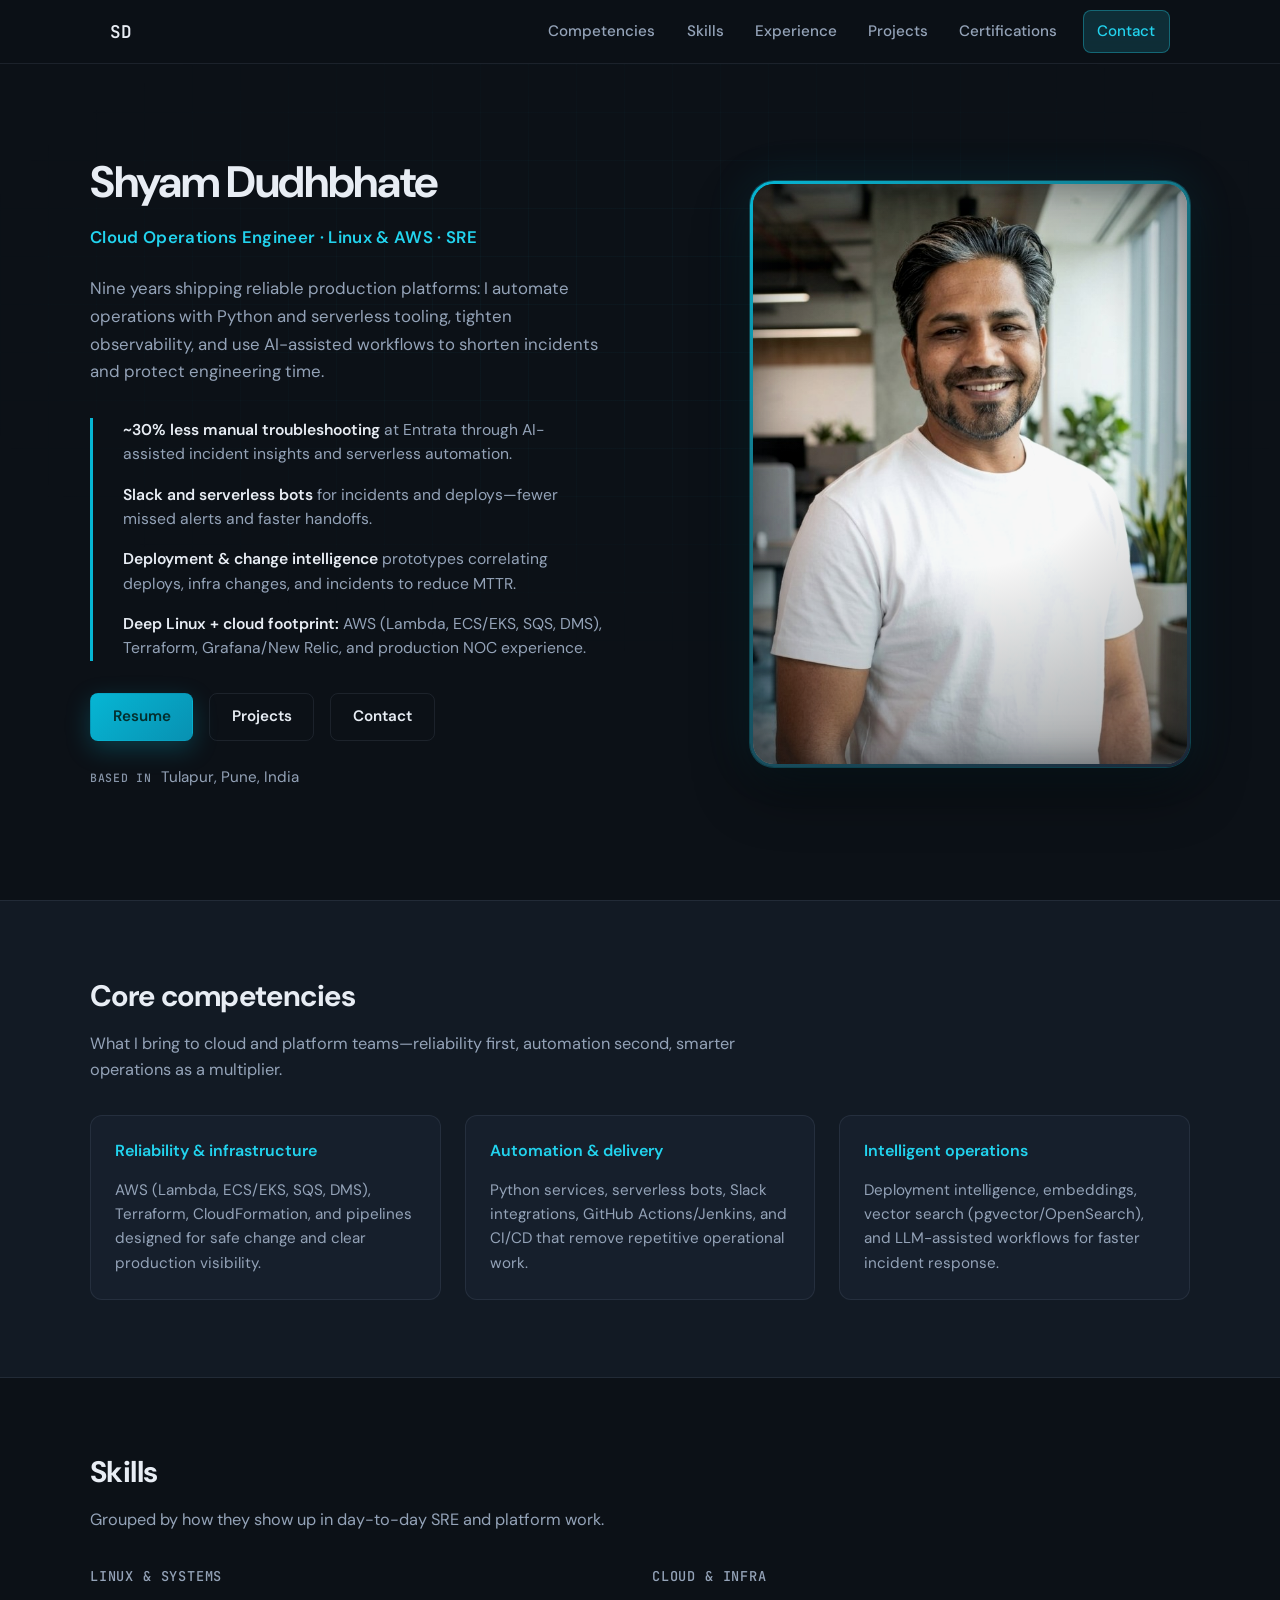
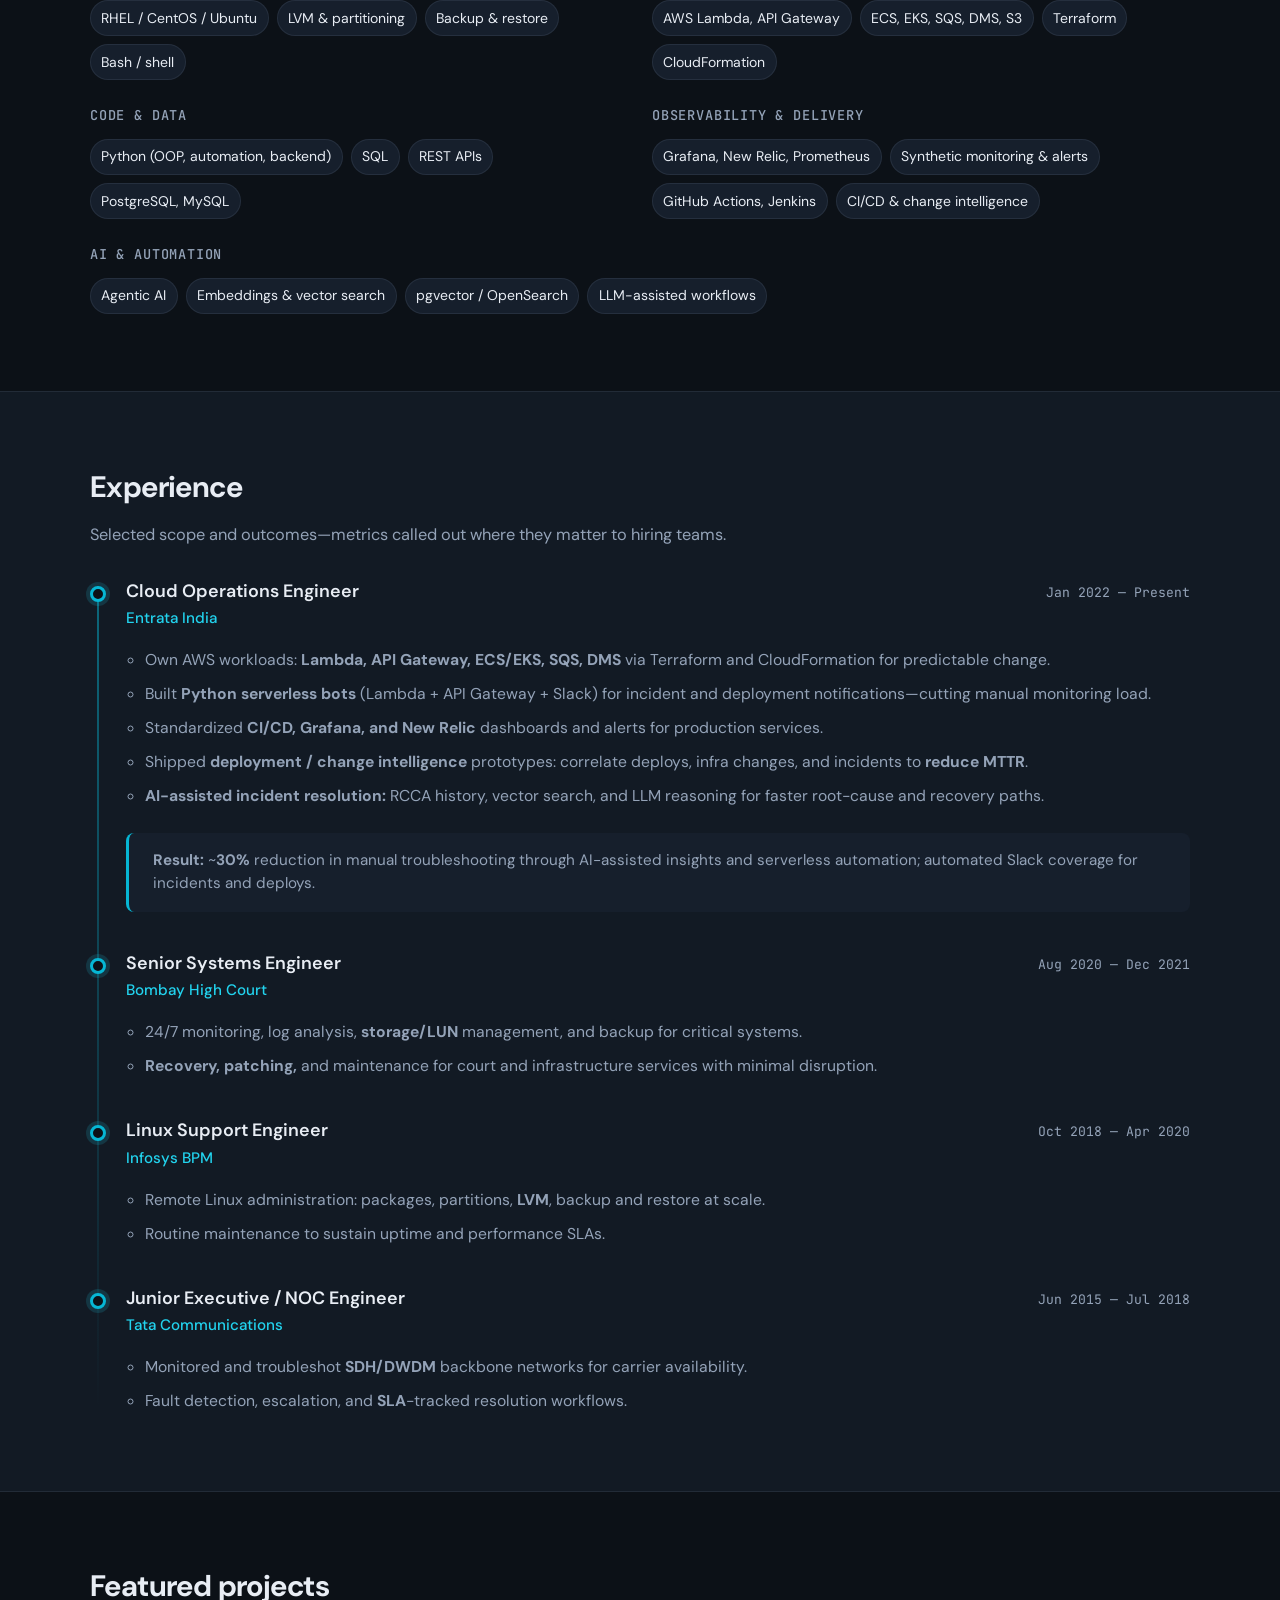
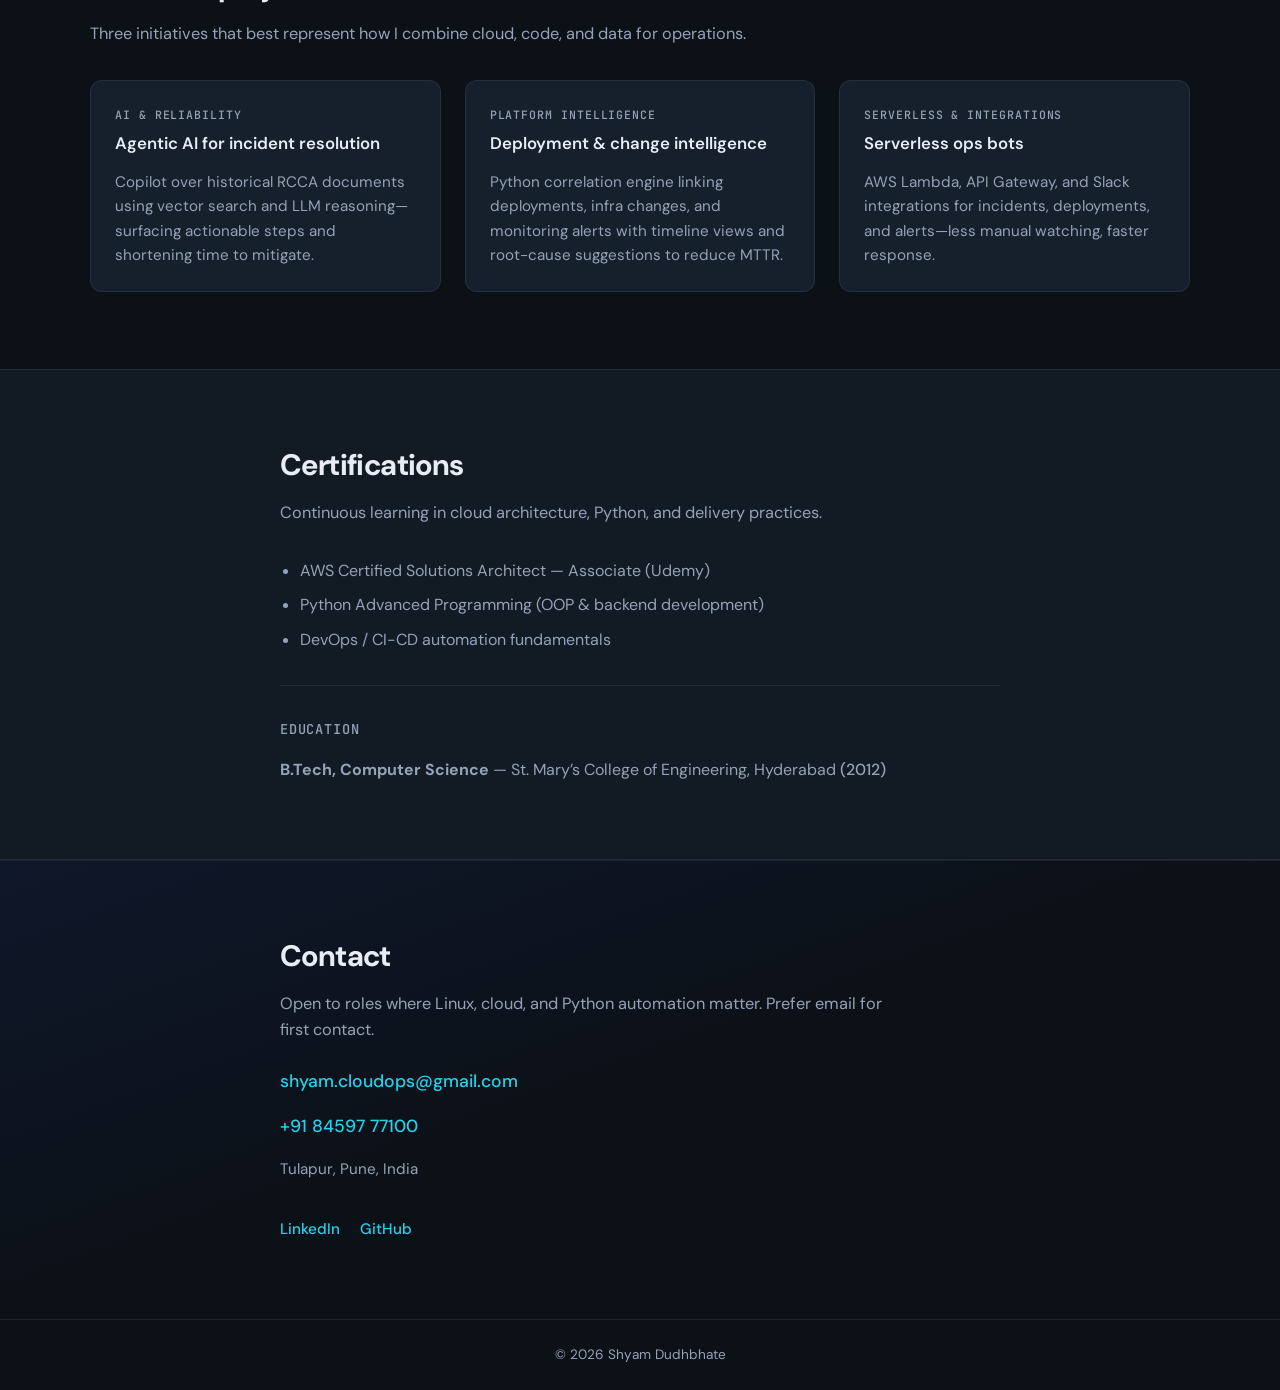
==== index.html @ 295af079 "Initial commit: personal portfolio site Made-with: Cursor" ====
<!DOCTYPE html>
<html lang="en">
  <head>
    <meta charset="UTF-8" />
    <meta name="viewport" content="width=device-width, initial-scale=1.0" />
    <meta
      name="description"
      content="Shyam Dudhbhate — Cloud Operations & Linux Engineer. AWS, Python automation, SRE, and AI-assisted incident resolution."
    />
    <title>Shyam Dudhbhate — Cloud Operations &amp; SRE</title>
    <link rel="preconnect" href="https://fonts.googleapis.com" />
    <link rel="preconnect" href="https://fonts.gstatic.com" crossorigin />
    <link
      href="https://fonts.googleapis.com/css2?family=DM+Sans:ital,opsz,wght@0,9..40,400;0,9..40,500;0,9..40,600;0,9..40,700;1,9..40,400&family=JetBrains+Mono:wght@400;500&display=swap"
      rel="stylesheet"
    />
    <link rel="stylesheet" href="css/styles.css" />
  </head>
  <body>
    <a class="skip-link" href="#main">Skip to content</a>
    <header class="site-header">
      <nav class="nav" aria-label="Primary">
        <a class="nav__brand" href="#hero">SD</a>
        <button
          class="nav__toggle"
          type="button"
          aria-expanded="false"
          aria-controls="nav-menu"
          aria-label="Open menu"
        >
          <span class="nav__toggle-bar"></span>
          <span class="nav__toggle-bar"></span>
        </button>
        <ul id="nav-menu" class="nav__links">
          <li><a href="#competencies">Competencies</a></li>
          <li><a href="#skills">Skills</a></li>
          <li><a href="#experience">Experience</a></li>
          <li><a href="#projects">Projects</a></li>
          <li><a href="#certifications">Certifications</a></li>
          <li><a href="#contact" class="nav__cta">Contact</a></li>
        </ul>
      </nav>
    </header>

    <main id="main">
      <section id="hero" class="hero" aria-labelledby="hero-heading">
        <div class="hero__grid" aria-hidden="true"></div>
        <div class="hero__inner">
          <div class="hero__layout">
            <div class="hero__content">
              <h1 id="hero-heading" class="hero__title">Shyam Dudhbhate</h1>
              <p class="hero__role">Cloud Operations Engineer · Linux &amp; AWS · SRE</p>
              <p class="hero__impact">
                Nine years shipping reliable production platforms: I automate operations with Python and
                serverless tooling, tighten observability, and use AI-assisted workflows to shorten
                incidents and protect engineering time.
              </p>

              <h2 class="visually-hidden">Key achievements</h2>
              <ul class="hero__achievements">
                <li>
                  <strong>~30% less manual troubleshooting</strong> at Entrata through AI-assisted
                  incident insights and serverless automation.
                </li>
                <li>
                  <strong>Slack and serverless bots</strong> for incidents and deploys—fewer missed
                  alerts and faster handoffs.
                </li>
                <li>
                  <strong>Deployment &amp; change intelligence</strong> prototypes correlating deploys,
                  infra changes, and incidents to reduce MTTR.
                </li>
                <li>
                  <strong>Deep Linux + cloud footprint:</strong> AWS (Lambda, ECS/EKS, SQS, DMS),
                  Terraform, Grafana/New Relic, and production NOC experience.
                </li>
              </ul>

              <div class="hero__actions" role="group" aria-label="Primary actions">
                <a class="btn btn--primary" href="resume.pdf" download>Resume</a>
                <a class="btn btn--ghost" href="#projects">Projects</a>
                <a class="btn btn--ghost" href="#contact">Contact</a>
              </div>

              <p class="hero__location">
                <span class="hero__location-label">Based in</span> Tulapur, Pune, India
              </p>
            </div>

            <figure class="hero__figure" aria-label="Portrait">
              <div class="hero__portrait">
                <div class="hero__portrait-inner">
                  <img
                    class="hero__photo"
                    src="images/profile.png"
                    width="440"
                    height="587"
                    alt="Shyam Dudhbhate, Cloud Operations engineer"
                    decoding="async"
                  />
                </div>
              </div>
            </figure>
          </div>
        </div>
      </section>

      <section id="competencies" class="section section--alt" aria-labelledby="competencies-heading">
        <div class="container">
          <header class="section__header">
            <h2 id="competencies-heading" class="section__title">Core competencies</h2>
            <p class="section__lede">
              What I bring to cloud and platform teams—reliability first, automation second, smarter
              operations as a multiplier.
            </p>
          </header>
          <div class="competencies">
            <article class="competency-card">
              <h3 class="competency-card__title">Reliability &amp; infrastructure</h3>
              <p class="competency-card__text">
                AWS (Lambda, ECS/EKS, SQS, DMS), Terraform, CloudFormation, and pipelines designed for
                safe change and clear production visibility.
              </p>
            </article>
            <article class="competency-card">
              <h3 class="competency-card__title">Automation &amp; delivery</h3>
              <p class="competency-card__text">
                Python services, serverless bots, Slack integrations, GitHub Actions/Jenkins, and CI/CD
                that remove repetitive operational work.
              </p>
            </article>
            <article class="competency-card">
              <h3 class="competency-card__title">Intelligent operations</h3>
              <p class="competency-card__text">
                Deployment intelligence, embeddings, vector search (pgvector/OpenSearch), and
                LLM-assisted workflows for faster incident response.
              </p>
            </article>
          </div>
        </div>
      </section>

      <section id="skills" class="section" aria-labelledby="skills-heading">
        <div class="container">
          <header class="section__header">
            <h2 id="skills-heading" class="section__title">Skills</h2>
            <p class="section__lede">
              Grouped by how they show up in day-to-day SRE and platform work.
            </p>
          </header>
          <div class="skills">
            <div class="skills__group">
              <h3 class="skills__heading">Linux &amp; systems</h3>
              <ul class="tag-list">
                <li>RHEL / CentOS / Ubuntu</li>
                <li>LVM &amp; partitioning</li>
                <li>Backup &amp; restore</li>
                <li>Bash / shell</li>
              </ul>
            </div>
            <div class="skills__group">
              <h3 class="skills__heading">Cloud &amp; infra</h3>
              <ul class="tag-list">
                <li>AWS Lambda, API Gateway</li>
                <li>ECS, EKS, SQS, DMS, S3</li>
                <li>Terraform</li>
                <li>CloudFormation</li>
              </ul>
            </div>
            <div class="skills__group">
              <h3 class="skills__heading">Code &amp; data</h3>
              <ul class="tag-list">
                <li>Python (OOP, automation, backend)</li>
                <li>SQL</li>
                <li>REST APIs</li>
                <li>PostgreSQL, MySQL</li>
              </ul>
            </div>
            <div class="skills__group">
              <h3 class="skills__heading">Observability &amp; delivery</h3>
              <ul class="tag-list">
                <li>Grafana, New Relic, Prometheus</li>
                <li>Synthetic monitoring &amp; alerts</li>
                <li>GitHub Actions, Jenkins</li>
                <li>CI/CD &amp; change intelligence</li>
              </ul>
            </div>
            <div class="skills__group skills__group--wide">
              <h3 class="skills__heading">AI &amp; automation</h3>
              <ul class="tag-list">
                <li>Agentic AI</li>
                <li>Embeddings &amp; vector search</li>
                <li>pgvector / OpenSearch</li>
                <li>LLM-assisted workflows</li>
              </ul>
            </div>
          </div>
        </div>
      </section>

      <section id="experience" class="section section--alt" aria-labelledby="experience-heading">
        <div class="container">
          <header class="section__header">
            <h2 id="experience-heading" class="section__title">Experience</h2>
            <p class="section__lede">
              Selected scope and outcomes—metrics called out where they matter to hiring teams.
            </p>
          </header>
          <ol class="timeline">
            <li class="timeline__item">
              <div class="timeline__marker" aria-hidden="true"></div>
              <article class="timeline__content">
                <header class="timeline__header">
                  <div class="timeline__titles">
                    <h3 class="timeline__role">Cloud Operations Engineer</h3>
                    <p class="timeline__company">Entrata India</p>
                  </div>
                  <p class="timeline__dates">
                    <time datetime="2022-01">Jan 2022</time> — <time>Present</time>
                  </p>
                </header>
                <ul class="timeline__list">
                  <li>
                    Own AWS workloads: <strong>Lambda, API Gateway, ECS/EKS, SQS, DMS</strong> via
                    Terraform and CloudFormation for predictable change.
                  </li>
                  <li>
                    Built <strong>Python serverless bots</strong> (Lambda + API Gateway + Slack) for
                    incident and deployment notifications—cutting manual monitoring load.
                  </li>
                  <li>
                    Standardized <strong>CI/CD, Grafana, and New Relic</strong> dashboards and
                    alerts for production services.
                  </li>
                  <li>
                    Shipped <strong>deployment / change intelligence</strong> prototypes: correlate
                    deploys, infra changes, and incidents to <strong>reduce MTTR</strong>.
                  </li>
                  <li>
                    <strong>AI-assisted incident resolution:</strong> RCCA history, vector search, and
                    LLM reasoning for faster root-cause and recovery paths.
                  </li>
                </ul>
                <aside class="timeline__metric" aria-label="Key result">
                  <strong>Result:</strong> ~<strong>30%</strong> reduction in manual troubleshooting
                  through AI-assisted insights and serverless automation; automated Slack coverage for
                  incidents and deploys.
                </aside>
              </article>
            </li>
            <li class="timeline__item">
              <div class="timeline__marker" aria-hidden="true"></div>
              <article class="timeline__content">
                <header class="timeline__header">
                  <div class="timeline__titles">
                    <h3 class="timeline__role">Senior Systems Engineer</h3>
                    <p class="timeline__company">Bombay High Court</p>
                  </div>
                  <p class="timeline__dates">
                    <time datetime="2020-08">Aug 2020</time> —
                    <time datetime="2021-12">Dec 2021</time>
                  </p>
                </header>
                <ul class="timeline__list">
                  <li>
                    24/7 monitoring, log analysis, <strong>storage/LUN</strong> management, and backup
                    for critical systems.
                  </li>
                  <li>
                    <strong>Recovery, patching,</strong> and maintenance for court and infrastructure
                    services with minimal disruption.
                  </li>
                </ul>
              </article>
            </li>
            <li class="timeline__item">
              <div class="timeline__marker" aria-hidden="true"></div>
              <article class="timeline__content">
                <header class="timeline__header">
                  <div class="timeline__titles">
                    <h3 class="timeline__role">Linux Support Engineer</h3>
                    <p class="timeline__company">Infosys BPM</p>
                  </div>
                  <p class="timeline__dates">
                    <time datetime="2018-10">Oct 2018</time> —
                    <time datetime="2020-04">Apr 2020</time>
                  </p>
                </header>
                <ul class="timeline__list">
                  <li>
                    Remote Linux administration: packages, partitions, <strong>LVM</strong>, backup and
                    restore at scale.
                  </li>
                  <li>Routine maintenance to sustain uptime and performance SLAs.</li>
                </ul>
              </article>
            </li>
            <li class="timeline__item">
              <div class="timeline__marker" aria-hidden="true"></div>
              <article class="timeline__content">
                <header class="timeline__header">
                  <div class="timeline__titles">
                    <h3 class="timeline__role">Junior Executive / NOC Engineer</h3>
                    <p class="timeline__company">Tata Communications</p>
                  </div>
                  <p class="timeline__dates">
                    <time datetime="2015-06">Jun 2015</time> —
                    <time datetime="2018-07">Jul 2018</time>
                  </p>
                </header>
                <ul class="timeline__list">
                  <li>
                    Monitored and troubleshot <strong>SDH/DWDM</strong> backbone networks for carrier
                    availability.
                  </li>
                  <li>
                    Fault detection, escalation, and <strong>SLA</strong>-tracked resolution workflows.
                  </li>
                </ul>
              </article>
            </li>
          </ol>
        </div>
      </section>

      <section id="projects" class="section" aria-labelledby="projects-heading">
        <div class="container">
          <header class="section__header">
            <h2 id="projects-heading" class="section__title">Featured projects</h2>
            <p class="section__lede">
              Three initiatives that best represent how I combine cloud, code, and data for operations.
            </p>
          </header>
          <div class="featured-projects">
            <article class="project-card">
              <p class="project-card__label">AI &amp; reliability</p>
              <h3 class="project-card__title">Agentic AI for incident resolution</h3>
              <p class="project-card__text">
                Copilot over historical RCCA documents using vector search and LLM reasoning—surfacing
                actionable steps and shortening time to mitigate.
              </p>
            </article>
            <article class="project-card">
              <p class="project-card__label">Platform intelligence</p>
              <h3 class="project-card__title">Deployment &amp; change intelligence</h3>
              <p class="project-card__text">
                Python correlation engine linking deployments, infra changes, and monitoring alerts with
                timeline views and root-cause suggestions to reduce MTTR.
              </p>
            </article>
            <article class="project-card">
              <p class="project-card__label">Serverless &amp; integrations</p>
              <h3 class="project-card__title">Serverless ops bots</h3>
              <p class="project-card__text">
                AWS Lambda, API Gateway, and Slack integrations for incidents, deployments, and
                alerts—less manual watching, faster response.
              </p>
            </article>
          </div>
        </div>
      </section>

      <section id="certifications" class="section section--alt" aria-labelledby="certifications-heading">
        <div class="container container--narrow">
          <header class="section__header">
            <h2 id="certifications-heading" class="section__title">Certifications</h2>
            <p class="section__lede">
              Continuous learning in cloud architecture, Python, and delivery practices.
            </p>
          </header>
          <div class="cert-grid">
            <ul class="cert-list">
              <li>AWS Certified Solutions Architect — Associate (Udemy)</li>
              <li>Python Advanced Programming (OOP &amp; backend development)</li>
              <li>DevOps / CI-CD automation fundamentals</li>
            </ul>
          </div>
          <div class="education-block">
            <h3 class="education-block__title">Education</h3>
            <p class="education-block__text">
              <strong>B.Tech, Computer Science</strong> — St. Mary’s College of Engineering, Hyderabad
              <span class="education-block__year">(2012)</span>
            </p>
          </div>
        </div>
      </section>

      <section id="contact" class="section section--contact" aria-labelledby="contact-heading">
        <div class="container container--narrow">
          <h2 id="contact-heading" class="section__title section__title--light">Contact</h2>
          <p class="section__lede section__lede--on-dark">
            Open to roles where Linux, cloud, and Python automation matter. Prefer email for first
            contact.
          </p>
          <address class="contact__address">
            <a class="contact__link" href="mailto:shyam.cloudops@gmail.com">shyam.cloudops@gmail.com</a>
            <a class="contact__link" href="tel:+918459777100">+91 84597 77100</a>
            <span class="contact__note">Tulapur, Pune, India</span>
          </address>
          <ul class="social">
            <li>
              <a
                class="social__link"
                href="https://www.linkedin.com/"
                target="_blank"
                rel="noopener noreferrer"
                >LinkedIn</a
              >
            </li>
            <li>
              <a
                class="social__link"
                href="https://github.com/"
                target="_blank"
                rel="noopener noreferrer"
                >GitHub</a
              >
            </li>
          </ul>
        </div>
      </section>
    </main>

    <footer class="footer">
      <div class="container footer__inner">
        <p class="footer__copy">© <span id="year"></span> Shyam Dudhbhate</p>
      </div>
    </footer>

    <script src="js/main.js"></script>
  </body>
</html>
---- css/styles.css ----
/* Design tokens */
:root {
  --bg: #0c1117;
  --bg-elevated: #121a24;
  --bg-card: #161f2c;
  --border: rgba(148, 163, 184, 0.12);
  --text: #e8edf4;
  --text-muted: #94a3b8;
  --accent: #22d3ee;
  --accent-dim: rgba(34, 211, 238, 0.15);
  --accent-strong: #06b6d4;
  --font-sans: "DM Sans", system-ui, sans-serif;
  --font-mono: "JetBrains Mono", ui-monospace, monospace;
  --radius: 12px;
  --radius-sm: 8px;
  --shadow: 0 24px 48px rgba(0, 0, 0, 0.35);
  --max: 1100px;
  --narrow: 720px;
  --header-h: 64px;
  --space-1: 0.5rem;
  --space-2: 1rem;
  --space-3: 1.5rem;
  --space-4: 2rem;
  --space-5: 3rem;
  --section-pad-y: clamp(3rem, 6vw, 5rem);
  --section-pad-x: 1.25rem;
}

*,
*::before,
*::after {
  box-sizing: border-box;
}

html {
  scroll-behavior: smooth;
}

body {
  margin: 0;
  font-family: var(--font-sans);
  font-size: 1.0625rem;
  line-height: 1.65;
  color: var(--text);
  background: var(--bg);
  -webkit-font-smoothing: antialiased;
}

.visually-hidden {
  position: absolute;
  width: 1px;
  height: 1px;
  padding: 0;
  margin: -1px;
  overflow: hidden;
  clip: rect(0, 0, 0, 0);
  white-space: nowrap;
  border: 0;
}

.skip-link {
  position: absolute;
  left: -9999px;
  z-index: 999;
  padding: 0.75rem 1rem;
  background: var(--accent);
  color: var(--bg);
  font-weight: 600;
}

.skip-link:focus {
  left: 1rem;
  top: 1rem;
}

a {
  color: var(--accent);
  text-decoration: none;
}

a:hover {
  text-decoration: underline;
  text-underline-offset: 3px;
}

.site-header {
  position: sticky;
  top: 0;
  z-index: 50;
  height: var(--header-h);
  background: rgba(12, 17, 23, 0.85);
  backdrop-filter: blur(12px);
  border-bottom: 1px solid var(--border);
}

.nav {
  max-width: var(--max);
  margin: 0 auto;
  padding: 0 1.25rem;
  height: 100%;
  display: flex;
  align-items: center;
  justify-content: space-between;
}

.nav__brand {
  font-family: var(--font-mono);
  font-weight: 600;
  font-size: 1.1rem;
  color: var(--text);
  letter-spacing: -0.02em;
}

.nav__brand:hover {
  color: var(--accent);
  text-decoration: none;
}

.nav__toggle {
  display: none;
  flex-direction: column;
  gap: 6px;
  padding: 0.5rem;
  background: transparent;
  border: 1px solid var(--border);
  border-radius: var(--radius-sm);
  cursor: pointer;
}

.nav__toggle-bar {
  display: block;
  width: 22px;
  height: 2px;
  background: var(--text);
  border-radius: 1px;
}

.nav__links {
  list-style: none;
  margin: 0;
  padding: 0;
  display: flex;
  align-items: center;
  gap: 0.25rem;
}

.nav__links a {
  display: block;
  padding: 0.5rem 0.85rem;
  color: var(--text-muted);
  font-weight: 500;
  font-size: 0.95rem;
  border-radius: var(--radius-sm);
  text-decoration: none;
}

.nav__links a:hover {
  color: var(--text);
  background: rgba(255, 255, 255, 0.05);
  text-decoration: none;
}

.nav__cta {
  margin-left: 0.5rem;
  background: var(--accent-dim) !important;
  color: var(--accent) !important;
  border: 1px solid rgba(34, 211, 238, 0.35);
}

.nav__cta:hover {
  background: rgba(34, 211, 238, 0.22) !important;
}

.hero {
  position: relative;
  min-height: calc(100vh - var(--header-h));
  display: flex;
  align-items: center;
  padding: 3rem 1.25rem 4rem;
  overflow: hidden;
}

.hero__grid {
  position: absolute;
  inset: 0;
  background-image:
    linear-gradient(rgba(34, 211, 238, 0.03) 1px, transparent 1px),
    linear-gradient(90deg, rgba(34, 211, 238, 0.03) 1px, transparent 1px);
  background-size: 48px 48px;
  mask-image: radial-gradient(ellipse 80% 60% at 50% 30%, black 20%, transparent 70%);
  pointer-events: none;
}

.hero__inner {
  position: relative;
  max-width: var(--max);
  margin: 0 auto;
  width: 100%;
}

.hero__layout {
  display: flex;
  flex-direction: column;
  align-items: center;
  gap: clamp(2rem, 4vw, 3.5rem);
}

.hero__content {
  width: 100%;
}

.hero__figure {
  margin: 0;
  flex-shrink: 0;
}

/* Theme-matched portrait: standing rectangle, rounded corners */
.hero__portrait {
  --portrait-radius: clamp(18px, 2.2vw, 24px);
  position: relative;
  /* Large portrait; width capped by vw and vh so height never exceeds ~72vh */
  width: clamp(268px, min(82vw, 54vh), 400px);
  aspect-ratio: 3 / 4;
  border-radius: var(--portrait-radius);
  padding: 3px;
  background: linear-gradient(
    145deg,
    var(--accent-strong) 0%,
    rgba(34, 211, 238, 0.45) 42%,
    rgba(30, 41, 59, 0.9) 100%
  );
  box-shadow:
    0 0 0 1px rgba(34, 211, 238, 0.25),
    0 24px 56px rgba(0, 0, 0, 0.45),
    0 0 48px rgba(6, 182, 212, 0.12);
}

.hero__portrait-inner {
  position: relative;
  width: 100%;
  height: 100%;
  border-radius: calc(var(--portrait-radius) - 3px);
  overflow: hidden;
  background: var(--bg-card);
}

.hero__portrait-inner::after {
  content: "";
  position: absolute;
  inset: 0;
  border-radius: inherit;
  pointer-events: none;
  box-shadow: inset 0 0 40px rgba(12, 17, 23, 0.5);
  background: radial-gradient(
    ellipse 90% 70% at 50% 38%,
    transparent 40%,
    rgba(12, 17, 23, 0.38) 100%
  );
}

.hero__photo {
  display: block;
  width: 100%;
  height: 100%;
  object-fit: cover;
  object-position: center 25%;
  transform: scale(1.02);
  filter: saturate(0.93) contrast(1.06) brightness(0.97);
}

@media (min-width: 900px) {
  .hero__layout {
    flex-direction: row;
    align-items: center;
    justify-content: space-between;
    gap: clamp(2rem, 4vw, 4rem);
  }

  .hero__content {
    flex: 1;
    min-width: 0;
    max-width: 32rem;
  }

  .hero__figure {
    order: 1;
  }

  .hero__content {
    order: 0;
  }

  /* Slightly larger on wide screens when there is room */
  .hero__portrait {
    width: clamp(300px, min(36vw, 58vh), 440px);
  }
}

@media (max-width: 899px) {
  .hero__figure {
    order: -1;
  }
}

.hero__title {
  font-size: clamp(2rem, 4.5vw, 2.75rem);
  font-weight: 700;
  letter-spacing: -0.03em;
  line-height: 1.12;
  margin: 0 0 var(--space-2);
  color: var(--text);
}

.hero__role {
  margin: 0 0 var(--space-3);
  font-size: 1.05rem;
  font-weight: 600;
  color: var(--accent);
  letter-spacing: 0.02em;
}

.hero__impact {
  max-width: 38rem;
  margin: 0 0 var(--space-4);
  font-size: 1.05rem;
  color: var(--text-muted);
}

.hero__achievements {
  list-style: none;
  margin: 0 0 var(--space-4);
  padding: 0;
  max-width: 40rem;
  border-left: 3px solid var(--accent-strong);
  padding-left: var(--space-3);
}

.hero__achievements li {
  position: relative;
  margin-bottom: var(--space-2);
  padding-left: 0.35rem;
  font-size: 0.98rem;
  color: var(--text-muted);
  line-height: 1.55;
}

.hero__achievements li:last-child {
  margin-bottom: 0;
}

.hero__achievements strong {
  color: var(--text);
  font-weight: 600;
}

.hero__actions {
  display: flex;
  flex-wrap: wrap;
  gap: var(--space-2);
  margin-bottom: var(--space-3);
}

.btn {
  display: inline-flex;
  align-items: center;
  justify-content: center;
  padding: 0.65rem 1.35rem;
  font-family: inherit;
  font-size: 0.95rem;
  font-weight: 600;
  border-radius: var(--radius-sm);
  border: 1px solid transparent;
  cursor: pointer;
  text-decoration: none;
  transition: background 0.2s, border-color 0.2s, color 0.2s;
}

.btn--primary {
  background: linear-gradient(135deg, var(--accent-strong), #0891b2);
  color: #042f2e;
  box-shadow: 0 8px 24px rgba(6, 182, 212, 0.25);
}

.btn--primary:hover {
  filter: brightness(1.08);
  text-decoration: none;
}

.btn--ghost {
  background: transparent;
  border-color: var(--border);
  color: var(--text);
}

.btn--ghost:hover {
  border-color: rgba(148, 163, 184, 0.35);
  background: rgba(255, 255, 255, 0.04);
  text-decoration: none;
}

.hero__location {
  margin: 0;
  font-size: 0.95rem;
  color: var(--text-muted);
}

.hero__location-label {
  display: inline-block;
  margin-right: 0.35rem;
  font-family: var(--font-mono);
  font-size: 0.72rem;
  font-weight: 500;
  letter-spacing: 0.06em;
  text-transform: uppercase;
  color: var(--text-muted);
  opacity: 0.9;
}

.section {
  padding: var(--section-pad-y) var(--section-pad-x);
}

.section--alt {
  background: var(--bg-elevated);
  border-top: 1px solid var(--border);
  border-bottom: 1px solid var(--border);
}

.section__header {
  margin-bottom: var(--space-4);
  max-width: 42rem;
}

.section__title {
  font-size: clamp(1.5rem, 2.5vw, 1.85rem);
  font-weight: 700;
  letter-spacing: -0.02em;
  line-height: 1.25;
  margin: 0 0 var(--space-2);
}

.section__title--light {
  color: var(--text);
}

.section__lede {
  margin: 0;
  font-size: 1.02rem;
  color: var(--text-muted);
  line-height: 1.6;
}

.section__lede--on-dark {
  max-width: 38rem;
}

.container {
  max-width: var(--max);
  margin: 0 auto;
}

.container--narrow {
  max-width: var(--narrow);
}

.competencies {
  display: grid;
  grid-template-columns: repeat(3, 1fr);
  gap: var(--space-3);
  align-items: stretch;
}

.competency-card {
  background: var(--bg-card);
  border: 1px solid var(--border);
  border-radius: var(--radius);
  padding: var(--space-3) var(--space-3);
}

.competency-card__title {
  font-size: 1rem;
  font-weight: 600;
  margin: 0 0 var(--space-2);
  color: var(--accent);
  line-height: 1.35;
}

.competency-card__text {
  margin: 0;
  font-size: 0.95rem;
  color: var(--text-muted);
  line-height: 1.6;
}

.skills {
  display: grid;
  grid-template-columns: repeat(2, 1fr);
  gap: 1.5rem;
}

.skills__group--wide {
  grid-column: 1 / -1;
}

.skills__heading {
  font-size: 0.85rem;
  font-family: var(--font-mono);
  text-transform: uppercase;
  letter-spacing: 0.06em;
  color: var(--text-muted);
  margin: 0 0 0.75rem;
  font-weight: 500;
}

.tag-list {
  list-style: none;
  margin: 0;
  padding: 0;
  display: flex;
  flex-wrap: wrap;
  gap: 0.5rem;
}

.tag-list li {
  font-size: 0.875rem;
  padding: 0.35rem 0.65rem;
  background: var(--bg-card);
  border: 1px solid var(--border);
  border-radius: 999px;
  color: var(--text);
}

.timeline {
  list-style: none;
  margin: 0;
  padding: 0;
  position: relative;
}

.timeline::before {
  content: "";
  position: absolute;
  left: 7px;
  top: 6px;
  bottom: 6px;
  width: 2px;
  background: linear-gradient(to bottom, var(--accent-strong), transparent);
  border-radius: 1px;
  opacity: 0.5;
}

.timeline__item {
  position: relative;
  padding-left: 2.25rem;
  padding-bottom: 2.5rem;
}

.timeline__item:last-child {
  padding-bottom: 0;
}

.timeline__marker {
  position: absolute;
  left: 0;
  top: 6px;
  width: 16px;
  height: 16px;
  border-radius: 50%;
  background: var(--bg);
  border: 3px solid var(--accent-strong);
  box-shadow: 0 0 0 4px var(--accent-dim);
}

.timeline__header {
  display: flex;
  flex-wrap: wrap;
  align-items: baseline;
  justify-content: space-between;
  gap: var(--space-2) var(--space-3);
  margin-bottom: var(--space-2);
}

.timeline__titles {
  flex: 1;
  min-width: min(100%, 14rem);
}

.timeline__role {
  font-size: 1.12rem;
  font-weight: 600;
  margin: 0 0 0.2rem;
  line-height: 1.3;
}

.timeline__company {
  margin: 0;
  color: var(--accent);
  font-weight: 500;
  font-size: 0.95rem;
}

.timeline__dates {
  margin: 0;
  font-size: 0.82rem;
  font-family: var(--font-mono);
  color: var(--text-muted);
  white-space: nowrap;
}

.timeline__list {
  margin: 0;
  padding-left: 1.2rem;
  color: var(--text-muted);
  font-size: 0.98rem;
}

.timeline__list li {
  margin-bottom: 0.5rem;
}

.timeline__list li:last-child {
  margin-bottom: 0;
}

.timeline__metric {
  margin: var(--space-3) 0 0;
  padding: var(--space-2) var(--space-3);
  font-size: 0.95rem;
  line-height: 1.55;
  color: var(--text-muted);
  background: var(--bg-card);
  border-radius: var(--radius-sm);
  border-left: 3px solid var(--accent-strong);
}

.featured-projects {
  display: grid;
  grid-template-columns: repeat(3, 1fr);
  gap: var(--space-3);
}

.project-card {
  display: flex;
  flex-direction: column;
  height: 100%;
  background: var(--bg-card);
  border: 1px solid var(--border);
  border-radius: var(--radius);
  padding: var(--space-3) var(--space-3);
  transition: border-color 0.2s ease;
}

.project-card:hover {
  border-color: rgba(34, 211, 238, 0.35);
}

.project-card__label {
  margin: 0 0 var(--space-1);
  font-family: var(--font-mono);
  font-size: 0.72rem;
  font-weight: 500;
  letter-spacing: 0.08em;
  text-transform: uppercase;
  color: var(--text-muted);
}

.project-card__title {
  font-size: 1.05rem;
  font-weight: 600;
  margin: 0 0 var(--space-2);
  line-height: 1.35;
}

.project-card__text {
  margin: 0;
  font-size: 0.95rem;
  color: var(--text-muted);
  line-height: 1.6;
  flex-grow: 1;
}

.cert-grid {
  margin-bottom: var(--space-4);
}

.cert-list {
  margin: 0;
  padding-left: 1.25rem;
  color: var(--text-muted);
  font-size: 1rem;
  line-height: 1.65;
}

.cert-list li {
  margin-bottom: 0.5rem;
}

.cert-list li:last-child {
  margin-bottom: 0;
}

.education-block {
  padding-top: var(--space-4);
  border-top: 1px solid var(--border);
}

.education-block__title {
  font-size: 0.85rem;
  font-family: var(--font-mono);
  font-weight: 500;
  letter-spacing: 0.06em;
  text-transform: uppercase;
  color: var(--text-muted);
  margin: 0 0 var(--space-2);
}

.education-block__text {
  margin: 0;
  color: var(--text-muted);
  line-height: 1.6;
  font-size: 1rem;
}

.education-block__year {
  color: var(--text-muted);
  font-weight: 500;
}

.section--contact {
  background: linear-gradient(160deg, #0f172a 0%, var(--bg) 50%);
  border-top: 1px solid var(--border);
}

.section--contact .section__title {
  margin-bottom: var(--space-2);
}

.section--contact .section__lede {
  margin-bottom: 0;
}

.contact__address {
  display: flex;
  flex-direction: column;
  gap: var(--space-2);
  margin: var(--space-3) 0 var(--space-4);
  font-style: normal;
}

.contact__link {
  font-size: 1.1rem;
  font-weight: 500;
  color: var(--accent);
}

.contact__note {
  color: var(--text-muted);
  font-size: 0.95rem;
}

.social {
  list-style: none;
  margin: 0;
  padding: 0;
  display: flex;
  gap: 1.25rem;
}

.social__link {
  font-weight: 500;
  font-size: 0.95rem;
}

.footer {
  padding: 1.5rem 1.25rem;
  border-top: 1px solid var(--border);
}

.footer__inner {
  text-align: center;
}

.footer__copy {
  margin: 0;
  font-size: 0.85rem;
  color: var(--text-muted);
}

@media (max-width: 900px) {
  .competencies {
    grid-template-columns: 1fr;
  }

  .skills {
    grid-template-columns: 1fr;
  }

  .featured-projects {
    grid-template-columns: 1fr;
  }

  .timeline__header {
    flex-direction: column;
    align-items: flex-start;
  }

  .timeline__dates {
    white-space: normal;
  }
}

@media (max-width: 720px) {
  .nav__toggle {
    display: flex;
  }

  .nav__links {
    position: fixed;
    inset: var(--header-h) 0 auto 0;
    flex-direction: column;
    align-items: stretch;
    gap: 0;
    padding: 0.75rem;
    background: var(--bg-elevated);
    border-bottom: 1px solid var(--border);
    transform: translateY(-120%);
    opacity: 0;
    visibility: hidden;
    transition: transform 0.25s ease, opacity 0.25s ease, visibility 0.25s;
  }

  .nav__links.is-open {
    transform: translateY(0);
    opacity: 1;
    visibility: visible;
  }

  .nav__links li {
    border-bottom: 1px solid var(--border);
  }

  .nav__links li:last-child {
    border-bottom: none;
  }

  .nav__links a {
    padding: 0.85rem 0.5rem;
  }

  .nav__cta {
    margin-left: 0;
    text-align: center;
  }
}
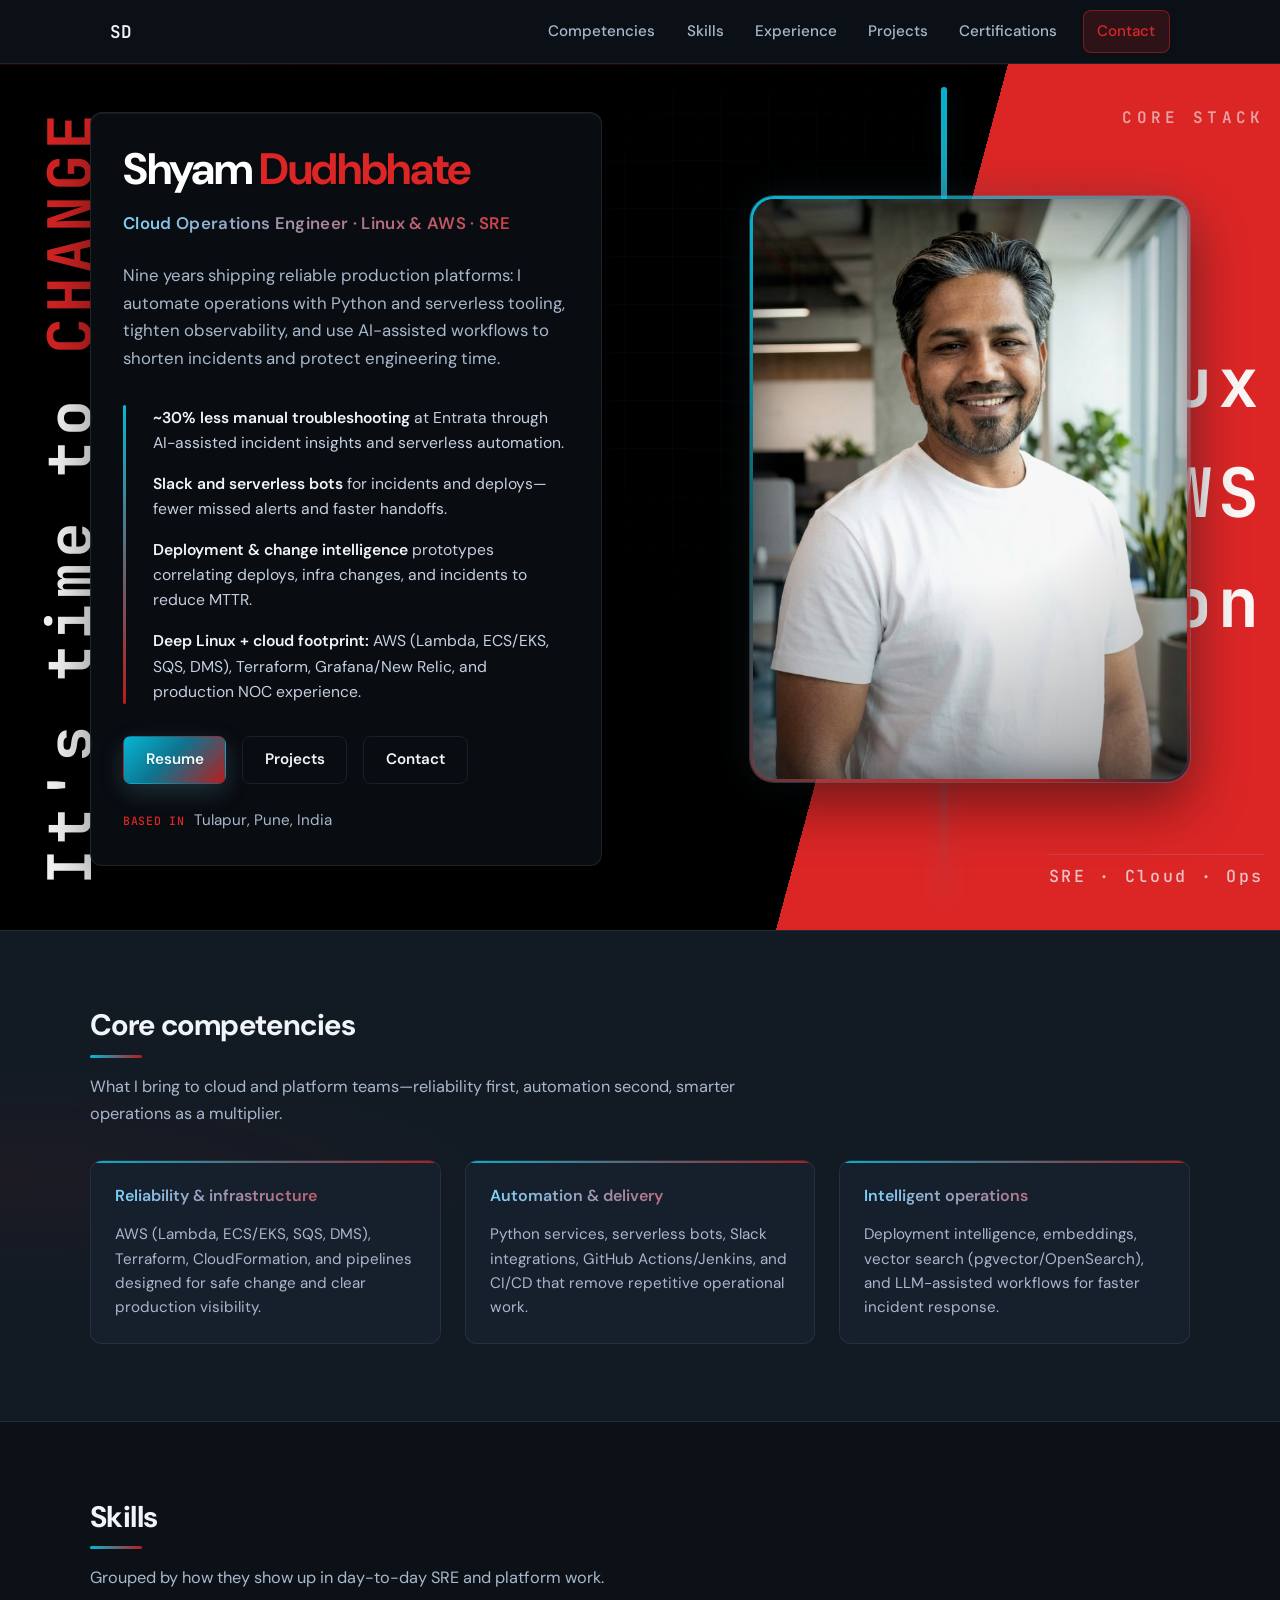
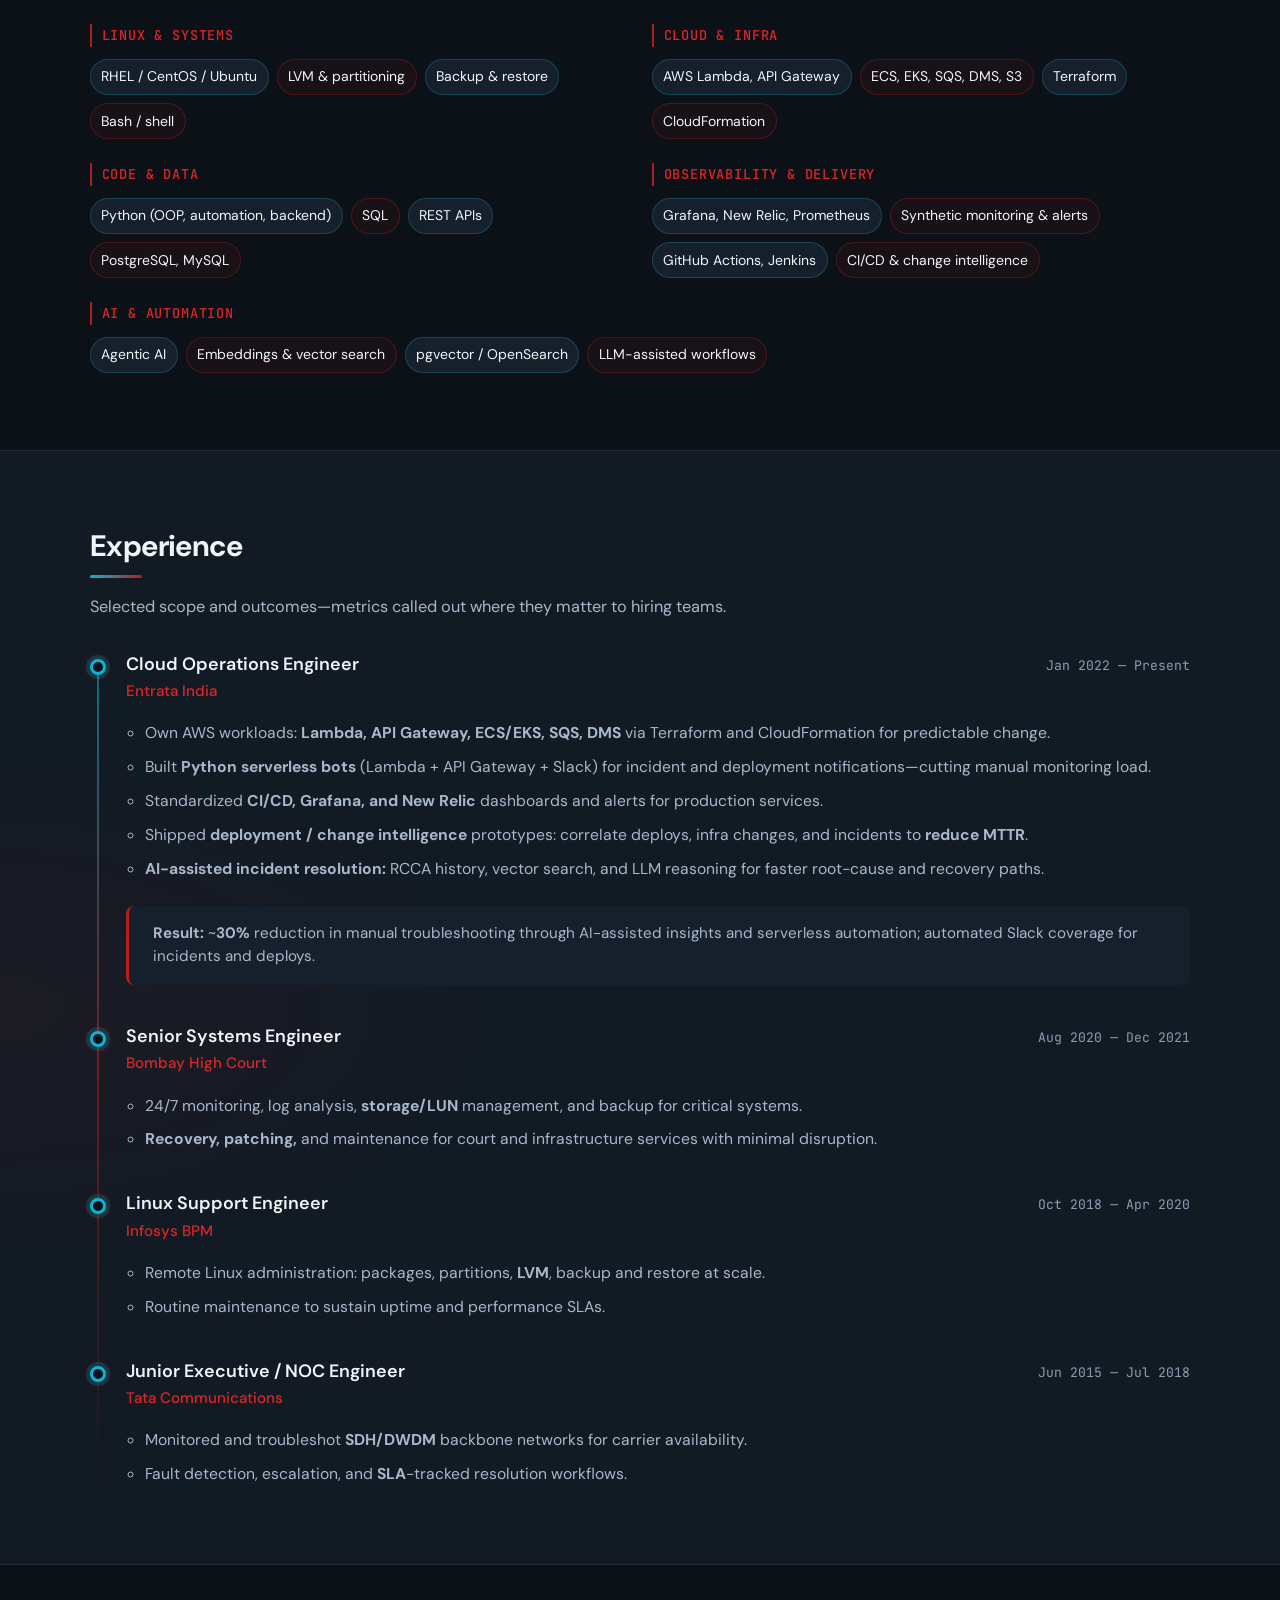
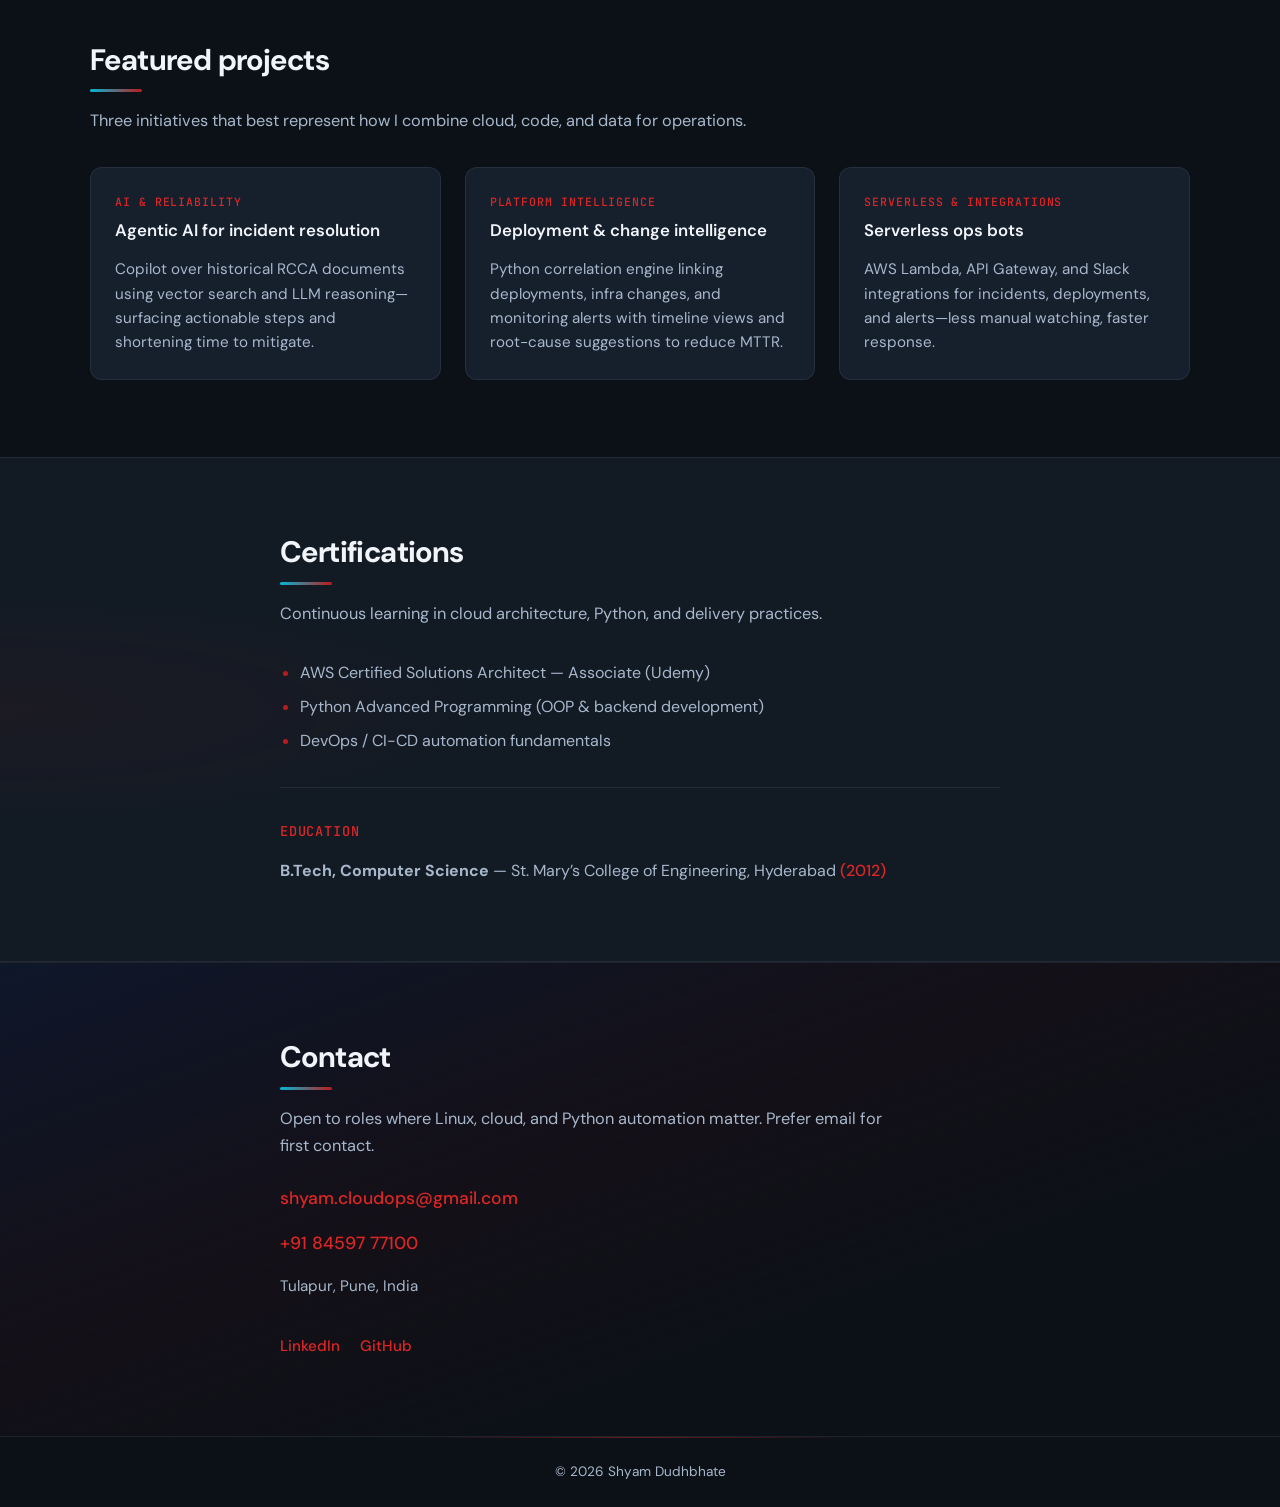
==== commit e3735a78: "Publish red theme as default site (index + styles); remove preview-only copies Made-with: Cursor" ====
--- a/index.html
+++ b/index.html
@@ -45,10 +45,29 @@
     <main id="main">
       <section id="hero" class="hero" aria-labelledby="hero-heading">
         <div class="hero__grid" aria-hidden="true"></div>
+        <p class="hero__sidetext hero__sidetext--left" aria-hidden="true">
+          <span class="hero__sidetext-inner">
+            It's time to <span class="hero__sidetext-change">CHANGE</span>
+          </span>
+        </p>
+        <p class="hero__sidetext hero__sidetext--right" aria-hidden="true">
+          <span class="hero__sidetext-stack">
+            <span class="hero__sidetext-stack-label">Core stack</span>
+            <span class="hero__sidetext-stack-main">
+              <span class="hero__sidetext-stack-line">Linux</span>
+              <span class="hero__sidetext-stack-line hero__sidetext-accent">AWS</span>
+              <span class="hero__sidetext-stack-line">Python</span>
+            </span>
+            <span class="hero__sidetext-stack-footer">SRE · Cloud · Ops</span>
+          </span>
+        </p>
         <div class="hero__inner">
           <div class="hero__layout">
             <div class="hero__content">
-              <h1 id="hero-heading" class="hero__title">Shyam Dudhbhate</h1>
+              <h1 id="hero-heading" class="hero__title">
+                <span class="hero__title-given">Shyam</span>
+                <span class="hero__title-family">Dudhbhate</span>
+              </h1>
               <p class="hero__role">Cloud Operations Engineer · Linux &amp; AWS · SRE</p>
               <p class="hero__impact">
                 Nine years shipping reliable production platforms: I automate operations with Python and
--- a/css/styles.css
+++ b/css/styles.css
@@ -4,11 +4,16 @@
   --bg-elevated: #121a24;
   --bg-card: #161f2c;
   --border: rgba(148, 163, 184, 0.12);
-  --text: #e8edf4;
-  --text-muted: #94a3b8;
+  --text: #f1f5f9;
+  --text-muted: #a8b8cc;
+  --text-subtle: #8b9cb3;
   --accent: #22d3ee;
   --accent-dim: rgba(34, 211, 238, 0.15);
   --accent-strong: #06b6d4;
+  /* Match hero sidebar / red band (#dc2626) — dark, saturated reds */
+  --red: #dc2626;
+  --red-dim: rgba(220, 38, 38, 0.16);
+  --red-strong: #b91c1c;
   --font-sans: "DM Sans", system-ui, sans-serif;
   --font-mono: "JetBrains Mono", ui-monospace, monospace;
   --radius: 12px;
@@ -63,8 +68,8 @@
   left: -9999px;
   z-index: 999;
   padding: 0.75rem 1rem;
-  background: var(--accent);
-  color: var(--bg);
+  background: linear-gradient(135deg, var(--accent-strong), var(--red-strong));
+  color: #0c1117;
   font-weight: 600;
 }
 
@@ -81,6 +86,15 @@
 a:hover {
   text-decoration: underline;
   text-underline-offset: 3px;
+}
+
+a:focus-visible {
+  outline: 2px solid var(--accent);
+  outline-offset: 3px;
+}
+
+.nav__cta:focus-visible {
+  outline-color: var(--red-strong);
 }
 
 .site-header {
@@ -91,6 +105,7 @@
   background: rgba(12, 17, 23, 0.85);
   backdrop-filter: blur(12px);
   border-bottom: 1px solid var(--border);
+  box-shadow: 0 1px 0 rgba(220, 38, 38, 0.12);
 }
 
 .nav {
@@ -112,7 +127,7 @@
 }
 
 .nav__brand:hover {
-  color: var(--accent);
+  color: var(--red);
   text-decoration: none;
 }
 
@@ -156,19 +171,23 @@
 
 .nav__links a:hover {
   color: var(--text);
-  background: rgba(255, 255, 255, 0.05);
+  background: linear-gradient(
+    135deg,
+    rgba(255, 255, 255, 0.05),
+    rgba(220, 38, 38, 0.08)
+  );
   text-decoration: none;
 }
 
 .nav__cta {
   margin-left: 0.5rem;
-  background: var(--accent-dim) !important;
-  color: var(--accent) !important;
-  border: 1px solid rgba(34, 211, 238, 0.35);
+  background: var(--red-dim) !important;
+  color: var(--red) !important;
+  border: 1px solid rgba(220, 38, 38, 0.45);
 }
 
 .nav__cta:hover {
-  background: rgba(34, 211, 238, 0.22) !important;
+  background: rgba(220, 38, 38, 0.22) !important;
 }
 
 .hero {
@@ -180,19 +199,177 @@
   overflow: hidden;
 }
 
+/* Black on left/center; red on the right third, inclined (~105deg) */
+.hero::before {
+  content: "";
+  position: absolute;
+  inset: 0;
+  z-index: 0;
+  background: linear-gradient(
+    105deg,
+    #000000 0%,
+    #000000 66.666%,
+    #dc2626 66.666%,
+    #dc2626 100%
+  );
+  pointer-events: none;
+}
+
+.hero__sidetext {
+  position: absolute;
+  z-index: 2;
+  margin: 0;
+  pointer-events: none;
+  opacity: 0.97;
+}
+
+.hero__sidetext-change {
+  color: var(--red);
+}
+
+.hero__sidetext-accent {
+  color: var(--accent);
+}
+
+/* Left: large vertical strip (bottom→top) — “It’s time to CHANGE” */
+.hero__sidetext--left {
+  left: clamp(0.15rem, 1.5vw, 1rem);
+  right: auto;
+  top: 0;
+  bottom: 0;
+  display: flex;
+  align-items: center;
+  justify-content: center;
+  width: clamp(3rem, min(14vw, 12vh), 8rem);
+}
+
+.hero__sidetext--left .hero__sidetext-inner {
+  display: inline-block;
+  transform: rotate(-90deg);
+  transform-origin: center center;
+  white-space: nowrap;
+  font-family: var(--font-mono);
+  font-size: clamp(1.25rem, min(7.5vmin, 10vh), 3.75rem);
+  font-weight: 700;
+  letter-spacing: 0.08em;
+  color: #ffffff;
+  line-height: 1;
+}
+
+/* Right: full hero height, large type — top-to-bottom with left strip */
+.hero__sidetext--right {
+  left: auto;
+  right: clamp(0.15rem, 1.25vw, 1rem);
+  top: 0;
+  bottom: 0;
+  transform: none;
+  width: auto;
+  max-width: min(58vw, 22rem);
+  height: 100%;
+  margin: 0;
+  display: flex;
+  flex-direction: column;
+  align-items: flex-end;
+  justify-content: stretch;
+}
+
+.hero__sidetext-stack {
+  position: relative;
+  display: flex;
+  flex-direction: column;
+  align-items: flex-end;
+  justify-content: space-between;
+  flex: 1 1 auto;
+  min-height: 0;
+  width: max-content;
+  max-width: 100%;
+  gap: clamp(0.5rem, 1.5vmin, 1rem);
+  padding: clamp(1.25rem, 4.5vh, 3rem) 0 clamp(1.25rem, 4.5vh, 3rem)
+    clamp(1.55rem, 3.5vw, 2.75rem);
+  box-sizing: border-box;
+}
+
+.hero__sidetext-stack::before {
+  content: "";
+  position: absolute;
+  left: 0;
+  top: clamp(0.75rem, 2.5vh, 1.5rem);
+  bottom: clamp(0.75rem, 2.5vh, 1.5rem);
+  width: 6px;
+  border-radius: 3px;
+  background: linear-gradient(180deg, var(--accent-strong) 0%, var(--red) 100%);
+  box-shadow: 0 0 28px rgba(34, 211, 238, 0.15);
+}
+
+.hero__sidetext-stack-label {
+  font-family: var(--font-mono);
+  font-size: clamp(0.72rem, min(1.85vmin, 2.2vh), 1rem);
+  font-weight: 600;
+  letter-spacing: 0.26em;
+  text-transform: uppercase;
+  color: rgba(241, 245, 249, 0.62);
+  flex-shrink: 0;
+}
+
+.hero__sidetext-stack-main {
+  display: flex;
+  flex-direction: column;
+  align-items: flex-end;
+  justify-content: center;
+  flex: 1 1 auto;
+  gap: clamp(1.15rem, min(4.5vmin, 6vh), 3rem);
+  min-height: 0;
+}
+
+.hero__sidetext-stack-footer {
+  font-family: var(--font-mono);
+  font-size: clamp(0.72rem, min(1.85vmin, 2.4vh), 1.05rem);
+  font-weight: 500;
+  letter-spacing: 0.16em;
+  color: rgba(241, 245, 249, 0.78);
+  text-align: right;
+  max-width: 100%;
+  line-height: 1.5;
+  padding-top: clamp(0.35rem, 1vh, 0.65rem);
+  border-top: 1px solid rgba(148, 163, 184, 0.25);
+  flex-shrink: 0;
+}
+
+.hero__sidetext-stack-line {
+  display: block;
+  font-family: var(--font-mono);
+  font-size: clamp(1.85rem, min(8.5vmin, 11vh), 4.25rem);
+  font-weight: 700;
+  letter-spacing: 0.08em;
+  color: #ffffff;
+  line-height: 1.02;
+  text-align: right;
+}
+
+@media (max-width: 640px) {
+  .hero__sidetext {
+    display: none;
+  }
+}
+
 .hero__grid {
   position: absolute;
   inset: 0;
+  z-index: 1;
   background-image:
-    linear-gradient(rgba(34, 211, 238, 0.03) 1px, transparent 1px),
-    linear-gradient(90deg, rgba(34, 211, 238, 0.03) 1px, transparent 1px);
+    linear-gradient(rgba(34, 211, 238, 0.028) 1px, transparent 1px),
+    linear-gradient(90deg, rgba(34, 211, 238, 0.028) 1px, transparent 1px),
+    linear-gradient(rgba(220, 38, 38, 0.022) 1px, transparent 1px),
+    linear-gradient(90deg, rgba(220, 38, 38, 0.022) 1px, transparent 1px);
   background-size: 48px 48px;
+  background-position: 0 0, 0 0, 24px 24px, 24px 24px;
   mask-image: radial-gradient(ellipse 80% 60% at 50% 30%, black 20%, transparent 70%);
   pointer-events: none;
 }
 
 .hero__inner {
   position: relative;
+  z-index: 2;
   max-width: var(--max);
   margin: 0 auto;
   width: 100%;
@@ -205,8 +382,18 @@
   gap: clamp(2rem, 4vw, 3.5rem);
 }
 
+/* Frosted panel keeps hero copy readable on black/red wash without heavy shadows */
 .hero__content {
   width: 100%;
+  padding: clamp(1.25rem, 4vw, 2rem);
+  border-radius: var(--radius);
+  background: rgba(12, 17, 23, 0.82);
+  backdrop-filter: blur(16px);
+  -webkit-backdrop-filter: blur(16px);
+  border: 1px solid rgba(255, 255, 255, 0.09);
+  box-shadow:
+    0 24px 56px rgba(0, 0, 0, 0.5),
+    inset 0 1px 0 rgba(255, 255, 255, 0.05);
 }
 
 .hero__figure {
@@ -226,13 +413,16 @@
   background: linear-gradient(
     145deg,
     var(--accent-strong) 0%,
-    rgba(34, 211, 238, 0.45) 42%,
-    rgba(30, 41, 59, 0.9) 100%
+    rgba(34, 211, 238, 0.42) 38%,
+    var(--red-strong) 88%,
+    rgba(30, 41, 59, 0.95) 100%
   );
   box-shadow:
-    0 0 0 1px rgba(34, 211, 238, 0.25),
+    0 0 0 1px rgba(34, 211, 238, 0.22),
+    0 0 0 1px rgba(220, 38, 38, 0.18),
     0 24px 56px rgba(0, 0, 0, 0.45),
-    0 0 48px rgba(6, 182, 212, 0.12);
+    0 0 48px rgba(6, 182, 212, 0.1),
+    0 0 40px rgba(220, 38, 38, 0.08);
 }
 
 .hero__portrait-inner {
@@ -311,11 +501,24 @@
   color: var(--text);
 }
 
+.hero__title-given {
+  color: #ffffff;
+  text-shadow: 0 1px 2px rgba(0, 0, 0, 0.35);
+}
+
+.hero__title-family {
+  color: var(--red);
+  text-shadow: 0 1px 2px rgba(0, 0, 0, 0.35);
+}
+
 .hero__role {
   margin: 0 0 var(--space-3);
   font-size: 1.05rem;
   font-weight: 600;
-  color: var(--accent);
+  background: linear-gradient(105deg, #7dd3fc 0%, var(--red) 100%);
+  -webkit-background-clip: text;
+  background-clip: text;
+  color: transparent;
   letter-spacing: 0.02em;
 }
 
@@ -324,15 +527,27 @@
   margin: 0 0 var(--space-4);
   font-size: 1.05rem;
   color: var(--text-muted);
+  line-height: 1.65;
 }
 
 .hero__achievements {
+  position: relative;
   list-style: none;
   margin: 0 0 var(--space-4);
   padding: 0;
   max-width: 40rem;
-  border-left: 3px solid var(--accent-strong);
   padding-left: var(--space-3);
+}
+
+.hero__achievements::before {
+  content: "";
+  position: absolute;
+  left: 0;
+  top: 0;
+  bottom: 0;
+  width: 3px;
+  border-radius: 2px;
+  background: linear-gradient(to bottom, var(--accent-strong), var(--red-strong));
 }
 
 .hero__achievements li {
@@ -340,8 +555,8 @@
   margin-bottom: var(--space-2);
   padding-left: 0.35rem;
   font-size: 0.98rem;
-  color: var(--text-muted);
-  line-height: 1.55;
+  color: #c5d0e0;
+  line-height: 1.6;
 }
 
 .hero__achievements li:last-child {
@@ -376,9 +591,12 @@
 }
 
 .btn--primary {
-  background: linear-gradient(135deg, var(--accent-strong), #0891b2);
-  color: #042f2e;
-  box-shadow: 0 8px 24px rgba(6, 182, 212, 0.25);
+  background: linear-gradient(135deg, var(--accent-strong) 0%, #0e7490 45%, var(--red-strong) 100%);
+  color: #f0fdfa;
+  text-shadow: 0 1px 1px rgba(0, 0, 0, 0.2);
+  box-shadow:
+    0 8px 24px rgba(6, 182, 212, 0.2),
+    0 8px 28px rgba(220, 38, 38, 0.12);
 }
 
 .btn--primary:hover {
@@ -393,8 +611,8 @@
 }
 
 .btn--ghost:hover {
-  border-color: rgba(148, 163, 184, 0.35);
-  background: rgba(255, 255, 255, 0.04);
+  border-color: rgba(220, 38, 38, 0.35);
+  background: rgba(220, 38, 38, 0.06);
   text-decoration: none;
 }
 
@@ -412,8 +630,7 @@
   font-weight: 500;
   letter-spacing: 0.06em;
   text-transform: uppercase;
-  color: var(--text-muted);
-  opacity: 0.9;
+  color: var(--red);
 }
 
 .section {
@@ -421,7 +638,9 @@
 }
 
 .section--alt {
-  background: var(--bg-elevated);
+  background:
+    radial-gradient(ellipse 70% 40% at 0% 50%, rgba(220, 38, 38, 0.05) 0%, transparent 55%),
+    var(--bg-elevated);
   border-top: 1px solid var(--border);
   border-bottom: 1px solid var(--border);
 }
@@ -437,6 +656,17 @@
   letter-spacing: -0.02em;
   line-height: 1.25;
   margin: 0 0 var(--space-2);
+  color: var(--text);
+}
+
+.section__title::after {
+  content: "";
+  display: block;
+  width: 3.25rem;
+  height: 3px;
+  margin-top: 0.65rem;
+  border-radius: 2px;
+  background: linear-gradient(90deg, var(--accent-strong), var(--red-strong));
 }
 
 .section__title--light {
@@ -447,7 +677,7 @@
   margin: 0;
   font-size: 1.02rem;
   color: var(--text-muted);
-  line-height: 1.6;
+  line-height: 1.65;
 }
 
 .section__lede--on-dark {
@@ -471,18 +701,40 @@
 }
 
 .competency-card {
+  position: relative;
+  overflow: hidden;
   background: var(--bg-card);
   border: 1px solid var(--border);
   border-radius: var(--radius);
   padding: var(--space-3) var(--space-3);
+  transition: border-color 0.2s ease, box-shadow 0.2s ease;
+}
+
+.competency-card::before {
+  content: "";
+  position: absolute;
+  top: 0;
+  left: 0;
+  right: 0;
+  height: 2px;
+  background: linear-gradient(90deg, var(--accent-strong), var(--red-strong));
+  opacity: 0.95;
+}
+
+.competency-card:hover {
+  border-color: rgba(220, 38, 38, 0.22);
+  box-shadow: 0 0 0 1px rgba(34, 211, 238, 0.08);
 }
 
 .competency-card__title {
   font-size: 1rem;
   font-weight: 600;
   margin: 0 0 var(--space-2);
-  color: var(--accent);
   line-height: 1.35;
+  background: linear-gradient(105deg, #7dd3fc 0%, var(--red) 100%);
+  -webkit-background-clip: text;
+  background-clip: text;
+  color: transparent;
 }
 
 .competency-card__text {
@@ -507,9 +759,11 @@
   font-family: var(--font-mono);
   text-transform: uppercase;
   letter-spacing: 0.06em;
-  color: var(--text-muted);
+  color: var(--red);
   margin: 0 0 0.75rem;
   font-weight: 500;
+  padding-left: 0.6rem;
+  border-left: 2px solid rgba(220, 38, 38, 0.75);
 }
 
 .tag-list {
@@ -530,6 +784,16 @@
   color: var(--text);
 }
 
+.tag-list li:nth-child(odd) {
+  border-color: rgba(34, 211, 238, 0.22);
+}
+
+.tag-list li:nth-child(even) {
+  border-color: rgba(220, 38, 38, 0.28);
+  background: rgba(220, 38, 38, 0.06);
+  color: var(--text);
+}
+
 .timeline {
   list-style: none;
   margin: 0;
@@ -544,9 +808,9 @@
   top: 6px;
   bottom: 6px;
   width: 2px;
-  background: linear-gradient(to bottom, var(--accent-strong), transparent);
+  background: linear-gradient(to bottom, var(--accent-strong), var(--red-strong), transparent);
   border-radius: 1px;
-  opacity: 0.5;
+  opacity: 0.55;
 }
 
 .timeline__item {
@@ -568,7 +832,9 @@
   border-radius: 50%;
   background: var(--bg);
   border: 3px solid var(--accent-strong);
-  box-shadow: 0 0 0 4px var(--accent-dim);
+  box-shadow:
+    0 0 0 4px var(--accent-dim),
+    0 0 14px rgba(220, 38, 38, 0.2);
 }
 
 .timeline__header {
@@ -590,11 +856,12 @@
   font-weight: 600;
   margin: 0 0 0.2rem;
   line-height: 1.3;
+  color: var(--text);
 }
 
 .timeline__company {
   margin: 0;
-  color: var(--accent);
+  color: var(--red);
   font-weight: 500;
   font-size: 0.95rem;
 }
@@ -603,7 +870,7 @@
   margin: 0;
   font-size: 0.82rem;
   font-family: var(--font-mono);
-  color: var(--text-muted);
+  color: var(--text-subtle);
   white-space: nowrap;
 }
 
@@ -630,7 +897,7 @@
   color: var(--text-muted);
   background: var(--bg-card);
   border-radius: var(--radius-sm);
-  border-left: 3px solid var(--accent-strong);
+  border-left: 3px solid var(--red-strong);
 }
 
 .featured-projects {
@@ -651,7 +918,8 @@
 }
 
 .project-card:hover {
-  border-color: rgba(34, 211, 238, 0.35);
+  border-color: rgba(34, 211, 238, 0.32);
+  box-shadow: 0 0 0 1px rgba(220, 38, 38, 0.12);
 }
 
 .project-card__label {
@@ -661,7 +929,7 @@
   font-weight: 500;
   letter-spacing: 0.08em;
   text-transform: uppercase;
-  color: var(--text-muted);
+  color: var(--red);
 }
 
 .project-card__title {
@@ -669,6 +937,7 @@
   font-weight: 600;
   margin: 0 0 var(--space-2);
   line-height: 1.35;
+  color: var(--text);
 }
 
 .project-card__text {
@@ -689,6 +958,10 @@
   color: var(--text-muted);
   font-size: 1rem;
   line-height: 1.65;
+}
+
+.cert-list li::marker {
+  color: var(--red-strong);
 }
 
 .cert-list li {
@@ -710,7 +983,7 @@
   font-weight: 500;
   letter-spacing: 0.06em;
   text-transform: uppercase;
-  color: var(--text-muted);
+  color: var(--red);
   margin: 0 0 var(--space-2);
 }
 
@@ -722,12 +995,12 @@
 }
 
 .education-block__year {
-  color: var(--text-muted);
+  color: var(--red);
   font-weight: 500;
 }
 
 .section--contact {
-  background: linear-gradient(160deg, #0f172a 0%, var(--bg) 50%);
+  background: linear-gradient(160deg, #0f172a 0%, rgba(76, 5, 25, 0.12) 42%, var(--bg) 72%);
   border-top: 1px solid var(--border);
 }
 
@@ -750,7 +1023,12 @@
 .contact__link {
   font-size: 1.1rem;
   font-weight: 500;
-  color: var(--accent);
+  color: var(--red);
+  text-underline-offset: 0.2em;
+}
+
+.contact__link:hover {
+  color: #7dd3fc;
 }
 
 .contact__note {
@@ -771,9 +1049,30 @@
   font-size: 0.95rem;
 }
 
+#contact .social .social__link {
+  color: var(--red);
+}
+
+#contact .social .social__link:hover {
+  color: #7dd3fc;
+}
+
 .footer {
+  position: relative;
   padding: 1.5rem 1.25rem;
   border-top: 1px solid var(--border);
+}
+
+.footer::before {
+  content: "";
+  position: absolute;
+  top: 0;
+  left: 50%;
+  transform: translateX(-50%);
+  width: min(100%, 28rem);
+  height: 1px;
+  background: linear-gradient(90deg, transparent, rgba(220, 38, 38, 0.45), transparent);
+  pointer-events: none;
 }
 
 .footer__inner {
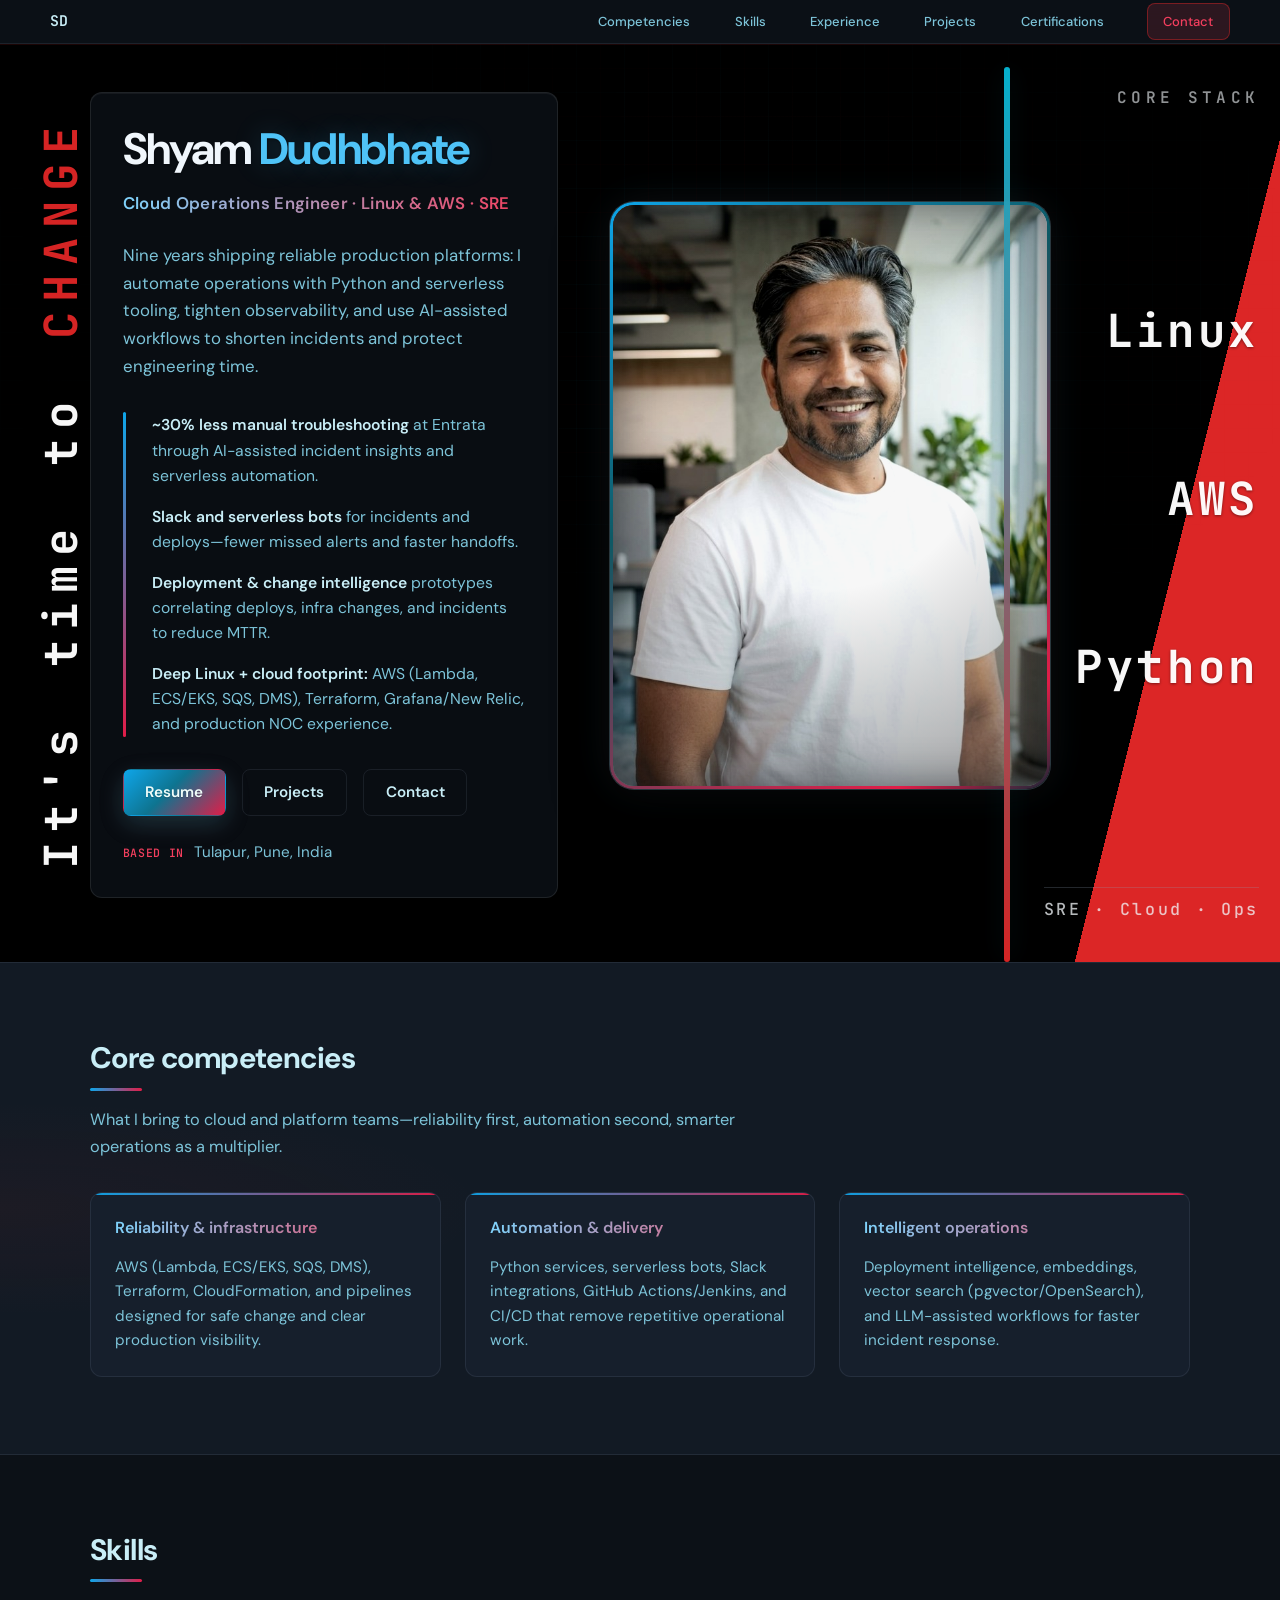
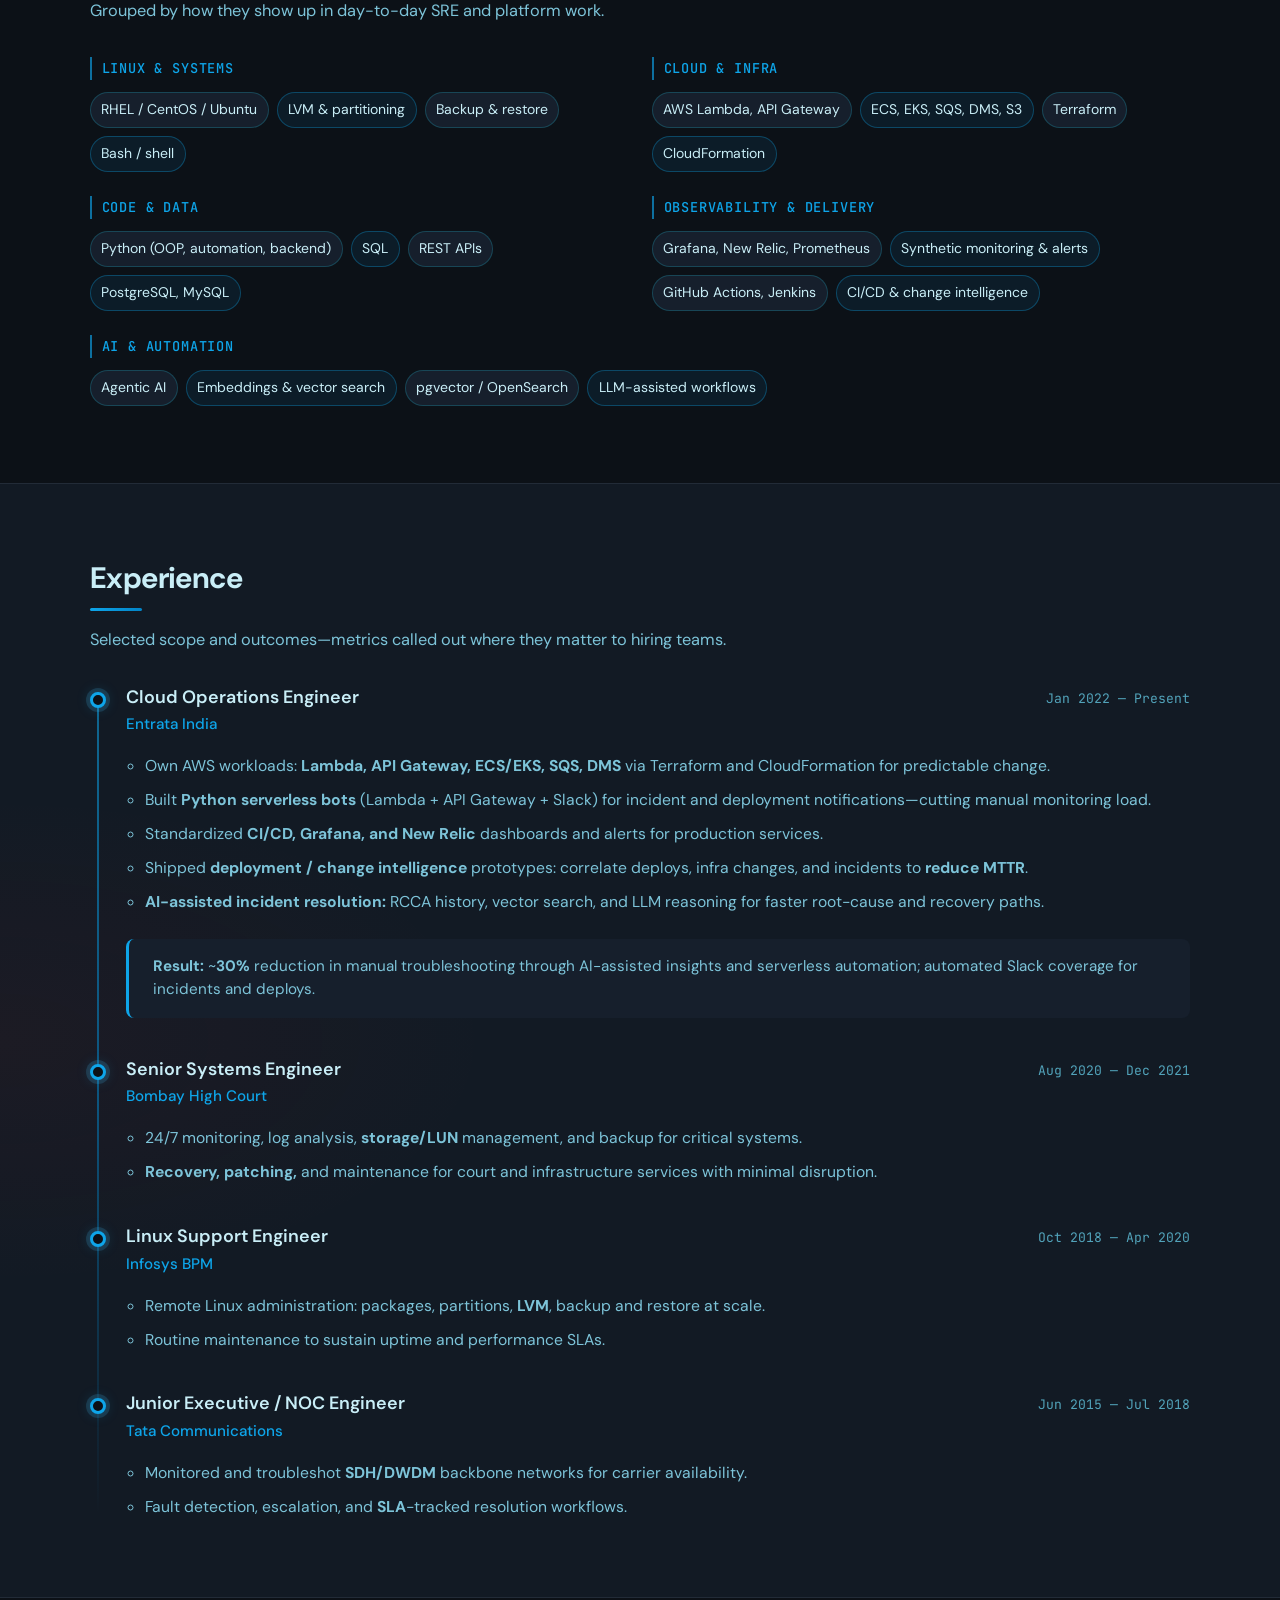
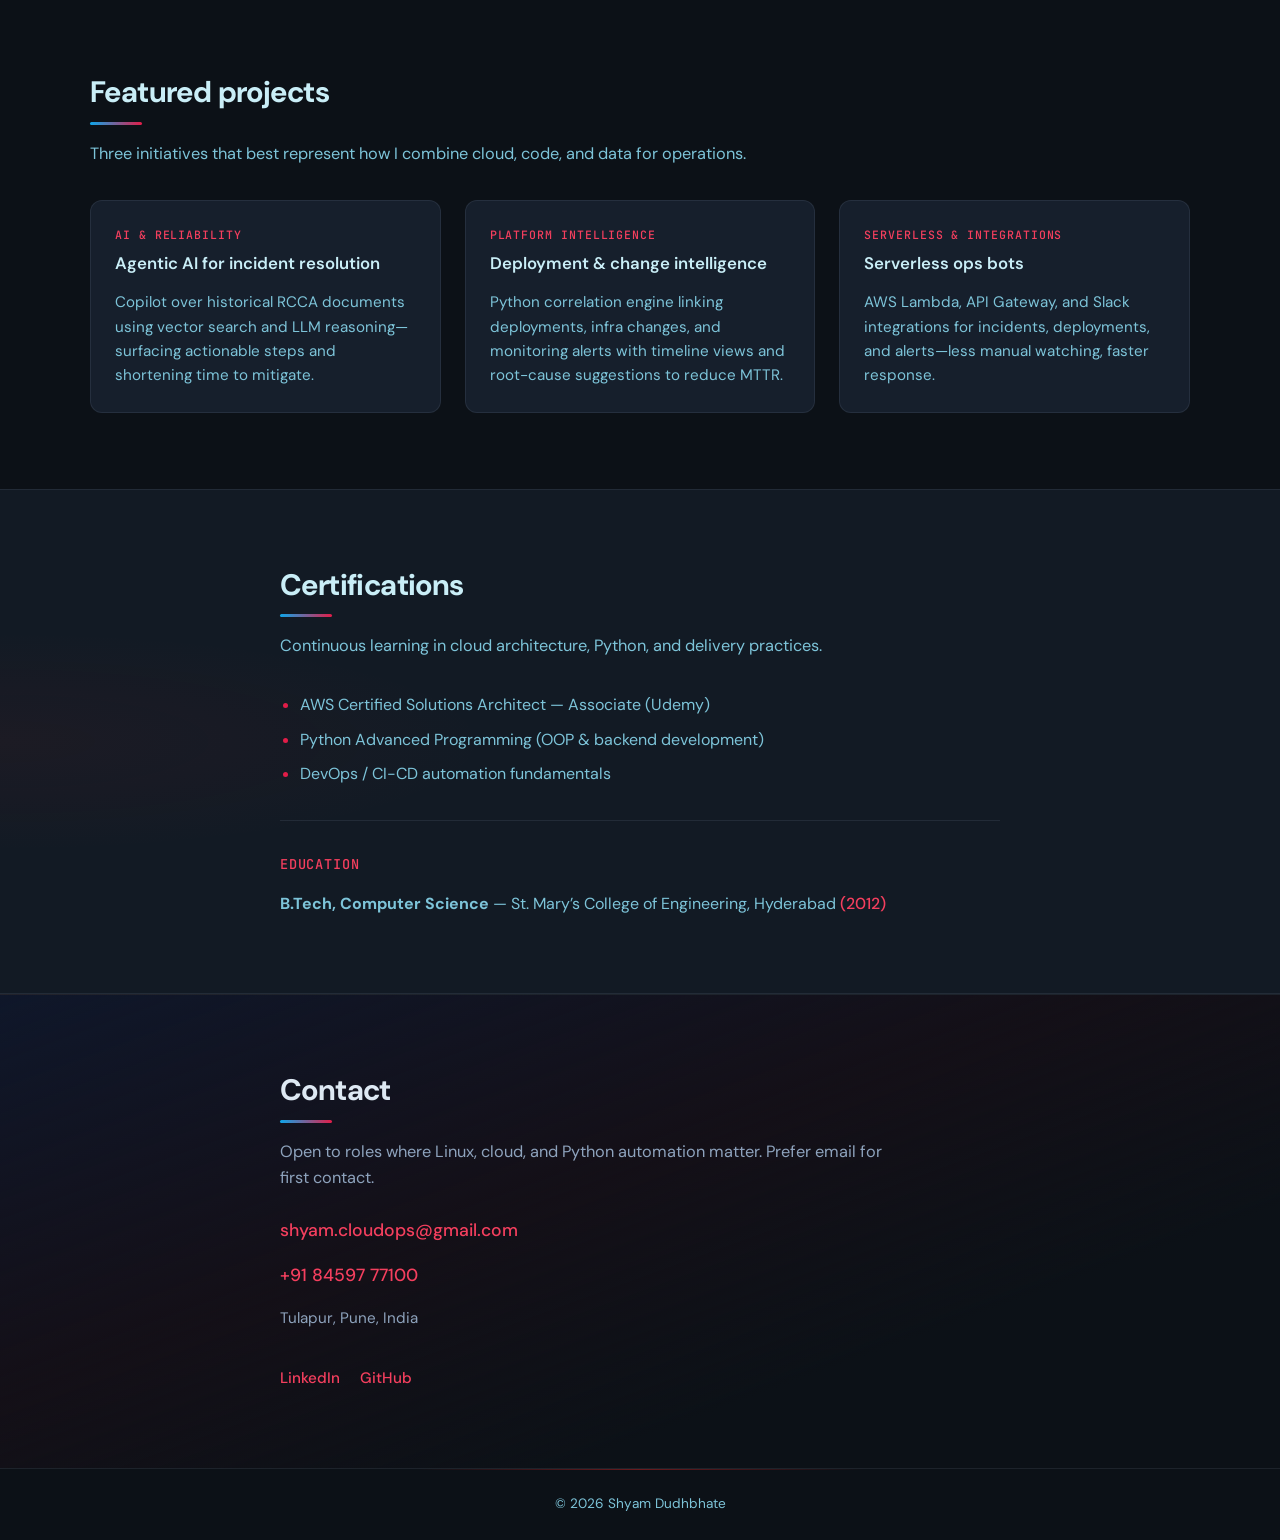
==== commit 71b0ed4b: "Update nav layout (full-width flex), typography colors, and section accents - Full-width nav with sp" ====
--- a/index.html
+++ b/index.html
@@ -14,31 +14,33 @@
       href="https://fonts.googleapis.com/css2?family=DM+Sans:ital,opsz,wght@0,9..40,400;0,9..40,500;0,9..40,600;0,9..40,700;1,9..40,400&family=JetBrains+Mono:wght@400;500&display=swap"
       rel="stylesheet"
     />
-    <link rel="stylesheet" href="css/styles.css" />
+    <link rel="stylesheet" href="css/styles-red-preview.css" />
   </head>
   <body>
     <a class="skip-link" href="#main">Skip to content</a>
     <header class="site-header">
       <nav class="nav" aria-label="Primary">
         <a class="nav__brand" href="#hero">SD</a>
-        <button
-          class="nav__toggle"
-          type="button"
-          aria-expanded="false"
-          aria-controls="nav-menu"
-          aria-label="Open menu"
-        >
-          <span class="nav__toggle-bar"></span>
-          <span class="nav__toggle-bar"></span>
-        </button>
-        <ul id="nav-menu" class="nav__links">
-          <li><a href="#competencies">Competencies</a></li>
-          <li><a href="#skills">Skills</a></li>
-          <li><a href="#experience">Experience</a></li>
-          <li><a href="#projects">Projects</a></li>
-          <li><a href="#certifications">Certifications</a></li>
-          <li><a href="#contact" class="nav__cta">Contact</a></li>
-        </ul>
+        <div class="nav__end">
+          <button
+            class="nav__toggle"
+            type="button"
+            aria-expanded="false"
+            aria-controls="nav-menu"
+            aria-label="Open menu"
+          >
+            <span class="nav__toggle-bar"></span>
+            <span class="nav__toggle-bar"></span>
+          </button>
+          <ul id="nav-menu" class="nav__links">
+            <li><a href="#competencies">Competencies</a></li>
+            <li><a href="#skills">Skills</a></li>
+            <li><a href="#experience">Experience</a></li>
+            <li><a href="#projects">Projects</a></li>
+            <li><a href="#certifications">Certifications</a></li>
+            <li><a href="#contact" class="nav__cta">Contact</a></li>
+          </ul>
+        </div>
       </nav>
     </header>
 
--- a/css/styles-red-preview.css
+++ b/css/styles-red-preview.css
@@ -0,0 +1,1230 @@
+/* Design tokens */
+:root {
+  --bg: #0c1117;
+  --bg-elevated: #121a24;
+  --bg-card: #161f2c;
+  --border: rgba(148, 163, 184, 0.12);
+  /* Main content typography — cyan-tinted (hero sidetext L/R uses pinned hex — unchanged) */
+  --text: #c9eef7;
+  --text-muted: #7dc4d9;
+  --text-subtle: #52a3ba;
+  /* Slate copy preserved for #contact only */
+  --contact-body-text: #dde8f3;
+  --contact-body-muted: #8ea3bd;
+  --accent: #4fc3f7;
+  --accent-dim: rgba(79, 195, 247, 0.16);
+  --accent-strong: #0ea5e9;
+  /* Emphasis / labels / CTAs outside hero gutters */
+  --red: #f43f5e;
+  --red-dim: rgba(244, 63, 94, 0.14);
+  --red-strong: #e11d48;
+  --font-sans: "DM Sans", system-ui, sans-serif;
+  --font-mono: "JetBrains Mono", ui-monospace, monospace;
+  --radius: 12px;
+  --radius-sm: 8px;
+  --shadow: 0 24px 48px rgba(0, 0, 0, 0.35);
+  --max: 1100px;
+  --narrow: 720px;
+  --header-h: 44px;
+  --space-1: 0.5rem;
+  --space-2: 1rem;
+  --space-3: 1.5rem;
+  --space-4: 2rem;
+  --space-5: 3rem;
+  --section-pad-y: clamp(3rem, 6vw, 5rem);
+  --section-pad-x: 1.25rem;
+}
+
+*,
+*::before,
+*::after {
+  box-sizing: border-box;
+}
+
+html {
+  scroll-behavior: smooth;
+}
+
+body {
+  margin: 0;
+  font-family: var(--font-sans);
+  font-size: 1.0625rem;
+  line-height: 1.65;
+  color: var(--text);
+  background: var(--bg);
+  -webkit-font-smoothing: antialiased;
+}
+
+.visually-hidden {
+  position: absolute;
+  width: 1px;
+  height: 1px;
+  padding: 0;
+  margin: -1px;
+  overflow: hidden;
+  clip: rect(0, 0, 0, 0);
+  white-space: nowrap;
+  border: 0;
+}
+
+.skip-link {
+  position: absolute;
+  left: -9999px;
+  z-index: 999;
+  padding: 0.75rem 1rem;
+  background: linear-gradient(135deg, var(--accent-strong), var(--red-strong));
+  color: #0c1117;
+  font-weight: 600;
+}
+
+.skip-link:focus {
+  left: 1rem;
+  top: 1rem;
+}
+
+a {
+  color: var(--accent);
+  text-decoration: none;
+}
+
+a:hover {
+  text-decoration: underline;
+  text-underline-offset: 3px;
+}
+
+a:focus-visible {
+  outline: 2px solid var(--accent);
+  outline-offset: 3px;
+}
+
+.nav__cta:focus-visible {
+  outline-color: var(--red-strong);
+}
+
+.site-header {
+  position: sticky;
+  top: 0;
+  z-index: 50;
+  height: var(--header-h);
+  background: rgba(12, 17, 23, 0.85);
+  backdrop-filter: blur(12px);
+  border-bottom: 1px solid var(--border);
+  box-shadow: 0 1px 0 rgba(220, 38, 38, 0.12);
+}
+
+.nav {
+  box-sizing: border-box;
+  width: 100%;
+  max-width: none;
+  margin: 0;
+  padding: 0 clamp(1.55rem, 5.5vw, 3.15rem);
+  height: 100%;
+  display: flex;
+  flex-wrap: nowrap;
+  align-items: center;
+  justify-content: space-between;
+  gap: clamp(1.85rem, 5vw, 4.35rem);
+}
+
+.nav__brand {
+  flex-shrink: 0;
+  font-family: var(--font-mono);
+  font-weight: 600;
+  font-size: 0.925rem;
+  color: var(--text);
+  letter-spacing: -0.02em;
+}
+
+/* Toggle + desktop link row — stays flush right */
+.nav__end {
+  display: flex;
+  align-items: center;
+  justify-content: flex-end;
+  min-width: 0;
+  flex: 1 1 auto;
+}
+
+.nav__brand:hover {
+  color: var(--red);
+  text-decoration: none;
+}
+
+.nav__toggle {
+  display: none;
+  flex-direction: column;
+  gap: 5px;
+  padding: 0.4rem;
+  background: transparent;
+  border: 1px solid var(--border);
+  border-radius: var(--radius-sm);
+  cursor: pointer;
+}
+
+.nav__toggle-bar {
+  display: block;
+  width: 22px;
+  height: 2px;
+  background: var(--text);
+  border-radius: 1px;
+}
+
+.nav__links {
+  list-style: none;
+  margin: 0;
+  padding: 0;
+  display: flex;
+  align-items: center;
+  flex-wrap: nowrap;
+  gap: 0.88rem;
+  justify-content: flex-end;
+}
+
+.nav__links a {
+  display: block;
+  padding: 0.45rem 0.95rem;
+  color: var(--text-muted);
+  font-weight: 500;
+  font-size: 0.8125rem;
+  border-radius: var(--radius-sm);
+  text-decoration: none;
+  white-space: nowrap;
+}
+
+.nav__links a:hover {
+  color: var(--text);
+  background: linear-gradient(
+    135deg,
+    rgba(255, 255, 255, 0.05),
+    rgba(220, 38, 38, 0.08)
+  );
+  text-decoration: none;
+}
+
+.nav__cta {
+  margin-left: 0.88rem;
+  background: var(--red-dim) !important;
+  color: var(--red) !important;
+  border: 1px solid rgba(220, 38, 38, 0.45);
+}
+
+.nav__cta:hover {
+  background: rgba(220, 38, 38, 0.22) !important;
+}
+
+.hero {
+  position: relative;
+  isolation: isolate;
+  min-height: calc(100vh - var(--header-h));
+  display: flex;
+  align-items: center;
+  /* Side gutters so absolute sidetext isn’t clipped or hidden under the portrait on wide displays */
+  padding: 3rem clamp(1rem, 3vw, 2rem) 4rem;
+  overflow: hidden;
+}
+
+@media (min-width: 900px) {
+  .hero {
+    padding-left: clamp(2.75rem, 7vw, 6.5rem);
+    padding-right: clamp(9rem, 18vw, 22rem);
+  }
+}
+
+@media (min-width: 1400px) {
+  .hero {
+    padding-right: clamp(12rem, 18vw, 24rem);
+  }
+}
+
+/* Black dominates left/center; slim red on right — split ~86.4% (~104deg) */
+.hero::before {
+  content: "";
+  position: absolute;
+  inset: 0;
+  z-index: 0;
+  background: linear-gradient(
+    104deg,
+    #000000 0%,
+    #000000 86.4%,
+    #dc2626 86.4%,
+    #dc2626 100%
+  );
+  pointer-events: none;
+}
+
+.hero__sidetext {
+  position: absolute;
+  /* Above hero__inner so labels aren’t covered by the portrait on large / external displays */
+  z-index: 4;
+  margin: 0;
+  pointer-events: none;
+  opacity: 0.97;
+}
+
+/* Pinned — must not follow :root --red / --accent (rest of page uses updated tokens) */
+.hero__sidetext-change {
+  color: #dc2626;
+}
+
+.hero__sidetext-accent {
+  color: #22d3ee;
+}
+
+/* Left: large vertical strip (bottom→top) — “It’s time to CHANGE” */
+.hero__sidetext--left {
+  left: clamp(0.35rem, 1.25vw, 1.25rem);
+  right: auto;
+  top: 0;
+  bottom: 0;
+  display: flex;
+  align-items: center;
+  justify-content: center;
+  width: clamp(2.75rem, min(12vw, 10vh), 7rem);
+}
+
+.hero__sidetext--left .hero__sidetext-inner {
+  display: inline-block;
+  position: relative;
+  /* Slight nudge up so the strip reads centered in the window (optical balance) */
+  top: clamp(-0.65rem, -2.25vh, -1.75rem);
+  transform: rotate(-90deg);
+  transform-origin: center center;
+  white-space: nowrap;
+  font-family: var(--font-mono);
+  /* Cap max size so long displays / Mac screens don’t overflow the gutter */
+  font-size: clamp(1.1rem, min(5.5vmin, 7vh), 2.85rem);
+  font-weight: 700;
+  letter-spacing: 0.22em;
+  word-spacing: 0.35em;
+  color: #ffffff;
+  line-height: 1;
+  max-width: min(90vh, 100vw);
+  text-shadow: 0 1px 3px rgba(0, 0, 0, 0.4);
+}
+
+/* Right: full hero height — sits in reserved padding; scales down on huge viewports */
+.hero__sidetext--right {
+  left: auto;
+  right: clamp(0.45rem, 1.65vw, 1.75rem);
+  top: 0;
+  bottom: 0;
+  transform: none;
+  width: auto;
+  max-width: min(42vw, 17rem);
+  height: 100%;
+  margin: 0;
+  display: flex;
+  flex-direction: column;
+  align-items: flex-end;
+  justify-content: stretch;
+}
+
+.hero__sidetext-stack {
+  position: relative;
+  display: flex;
+  flex-direction: column;
+  align-items: flex-end;
+  justify-content: space-between;
+  flex: 1 1 auto;
+  min-height: 0;
+  width: max-content;
+  max-width: 100%;
+  gap: clamp(0.5rem, 1.5vmin, 1rem);
+  padding: clamp(1.25rem, 4.5vh, 3rem) 0 clamp(1.25rem, 4.5vh, 3rem)
+    clamp(1.35rem, 3.15vw, 2.5rem);
+  box-sizing: border-box;
+}
+
+.hero__sidetext-stack::before {
+  content: "";
+  position: absolute;
+  left: 0;
+  top: clamp(0.75rem, 2.5vh, 1.5rem);
+  bottom: 0;
+  width: 6px;
+  border-radius: 3px;
+  background: linear-gradient(180deg, #06b6d4 0%, #dc2626 100%);
+  box-shadow: 0 0 28px rgba(34, 211, 238, 0.15);
+}
+
+.hero__sidetext-stack-label {
+  font-family: var(--font-mono);
+  font-size: clamp(0.72rem, min(1.85vmin, 2.2vh), 1rem);
+  font-weight: 600;
+  letter-spacing: 0.26em;
+  text-transform: uppercase;
+  color: rgba(241, 245, 249, 0.62);
+  flex-shrink: 0;
+}
+
+.hero__sidetext-stack-main {
+  display: flex;
+  flex-direction: column;
+  align-items: flex-end;
+  justify-content: center;
+  flex: 1 1 auto;
+  gap: clamp(3.25rem, min(13.5vmin, 17vh), 8rem);
+  min-height: 0;
+}
+
+.hero__sidetext-stack-footer {
+  font-family: var(--font-mono);
+  font-size: clamp(0.72rem, min(1.85vmin, 2.4vh), 1.05rem);
+  font-weight: 500;
+  letter-spacing: 0.16em;
+  color: rgba(241, 245, 249, 0.78);
+  text-align: right;
+  max-width: 100%;
+  line-height: 1.5;
+  padding-top: clamp(0.35rem, 1vh, 0.65rem);
+  border-top: 1px solid rgba(148, 163, 184, 0.25);
+  flex-shrink: 0;
+}
+
+.hero__sidetext-stack-line {
+  display: block;
+  font-family: var(--font-mono);
+  font-size: clamp(1.35rem, min(6.5vmin, 8vh), 2.85rem);
+  font-weight: 700;
+  letter-spacing: 0.08em;
+  color: #ffffff;
+  line-height: 1.02;
+  text-align: right;
+  text-shadow: 0 1px 3px rgba(0, 0, 0, 0.45);
+}
+
+@media (max-width: 640px) {
+  .hero__sidetext {
+    display: none;
+  }
+}
+
+.hero__grid {
+  position: absolute;
+  inset: 0;
+  z-index: 1;
+  background-image:
+    linear-gradient(rgba(34, 211, 238, 0.028) 1px, transparent 1px),
+    linear-gradient(90deg, rgba(34, 211, 238, 0.028) 1px, transparent 1px),
+    linear-gradient(rgba(220, 38, 38, 0.022) 1px, transparent 1px),
+    linear-gradient(90deg, rgba(220, 38, 38, 0.022) 1px, transparent 1px);
+  background-size: 48px 48px;
+  background-position: 0 0, 0 0, 24px 24px, 24px 24px;
+  mask-image: radial-gradient(ellipse 80% 60% at 50% 30%, black 20%, transparent 70%);
+  pointer-events: none;
+}
+
+.hero__inner {
+  position: relative;
+  z-index: 3;
+  max-width: var(--max);
+  margin: 0 auto;
+  width: 100%;
+}
+
+.hero__layout {
+  display: flex;
+  flex-direction: column;
+  align-items: center;
+  gap: clamp(2rem, 4vw, 3.5rem);
+}
+
+/* Frosted panel keeps hero copy readable on black/red wash without heavy shadows */
+.hero__content {
+  width: 100%;
+  padding: clamp(1.25rem, 4vw, 2rem);
+  border-radius: var(--radius);
+  background: rgba(12, 17, 23, 0.82);
+  backdrop-filter: blur(16px);
+  -webkit-backdrop-filter: blur(16px);
+  border: 1px solid rgba(255, 255, 255, 0.09);
+  box-shadow:
+    0 24px 56px rgba(0, 0, 0, 0.5),
+    inset 0 1px 0 rgba(255, 255, 255, 0.05);
+}
+
+.hero__figure {
+  margin: 0;
+  flex-shrink: 0;
+}
+
+/* Theme-matched portrait: standing rectangle, rounded corners */
+.hero__portrait {
+  --portrait-radius: clamp(18px, 2.2vw, 24px);
+  position: relative;
+  /* Large portrait; width capped by vw and vh so height never exceeds ~72vh */
+  width: clamp(268px, min(82vw, 54vh), 400px);
+  aspect-ratio: 3 / 4;
+  border-radius: var(--portrait-radius);
+  padding: 3px;
+  background: linear-gradient(
+    145deg,
+    var(--accent-strong) 0%,
+    rgba(34, 211, 238, 0.42) 38%,
+    var(--red-strong) 88%,
+    rgba(30, 41, 59, 0.95) 100%
+  );
+  box-shadow:
+    0 0 0 1px rgba(34, 211, 238, 0.22),
+    0 0 0 1px rgba(220, 38, 38, 0.18),
+    0 24px 56px rgba(0, 0, 0, 0.45),
+    0 0 48px rgba(6, 182, 212, 0.1),
+    0 0 40px rgba(220, 38, 38, 0.08);
+}
+
+.hero__portrait-inner {
+  position: relative;
+  width: 100%;
+  height: 100%;
+  border-radius: calc(var(--portrait-radius) - 3px);
+  overflow: hidden;
+  background: var(--bg-card);
+}
+
+.hero__portrait-inner::after {
+  content: "";
+  position: absolute;
+  inset: 0;
+  border-radius: inherit;
+  pointer-events: none;
+  box-shadow: inset 0 0 40px rgba(12, 17, 23, 0.5);
+  background: radial-gradient(
+    ellipse 90% 70% at 50% 38%,
+    transparent 40%,
+    rgba(12, 17, 23, 0.38) 100%
+  );
+}
+
+.hero__photo {
+  display: block;
+  width: 100%;
+  height: 100%;
+  object-fit: cover;
+  object-position: center 25%;
+  transform: scale(1.02);
+  filter: saturate(0.93) contrast(1.06) brightness(0.97);
+}
+
+@media (min-width: 900px) {
+  .hero__layout {
+    flex-direction: row;
+    align-items: center;
+    justify-content: space-between;
+    gap: clamp(2rem, 4vw, 4rem);
+  }
+
+  .hero__content {
+    flex: 1;
+    min-width: 0;
+    max-width: 32rem;
+  }
+
+  .hero__figure {
+    order: 1;
+  }
+
+  .hero__content {
+    order: 0;
+  }
+
+  /* Slightly larger on wide screens when there is room */
+  .hero__portrait {
+    width: clamp(300px, min(36vw, 58vh), 440px);
+  }
+}
+
+@media (max-width: 899px) {
+  .hero__figure {
+    order: -1;
+  }
+}
+
+.hero__title {
+  font-size: clamp(2rem, 4.5vw, 2.75rem);
+  font-weight: 700;
+  letter-spacing: -0.03em;
+  line-height: 1.12;
+  margin: 0 0 var(--space-2);
+  color: var(--text);
+}
+
+.hero__title-given {
+  color: #f0f6fc;
+  text-shadow: 0 1px 2px rgba(0, 0, 0, 0.35);
+}
+
+.hero__title-family {
+  color: var(--accent);
+  text-shadow: 0 1px 2px rgba(0, 0, 0, 0.4), 0 0 28px rgba(79, 195, 247, 0.22);
+}
+
+.hero__role {
+  margin: 0 0 var(--space-3);
+  font-size: 1.05rem;
+  font-weight: 600;
+  background: linear-gradient(105deg, #7dd3fc 0%, var(--red) 100%);
+  -webkit-background-clip: text;
+  background-clip: text;
+  color: transparent;
+  letter-spacing: 0.02em;
+}
+
+.hero__impact {
+  max-width: 38rem;
+  margin: 0 0 var(--space-4);
+  font-size: 1.05rem;
+  color: var(--text-muted);
+  line-height: 1.65;
+}
+
+.hero__achievements {
+  position: relative;
+  list-style: none;
+  margin: 0 0 var(--space-4);
+  padding: 0;
+  max-width: 40rem;
+  padding-left: var(--space-3);
+}
+
+.hero__achievements::before {
+  content: "";
+  position: absolute;
+  left: 0;
+  top: 0;
+  bottom: 0;
+  width: 3px;
+  border-radius: 2px;
+  background: linear-gradient(to bottom, var(--accent-strong), var(--red-strong));
+}
+
+.hero__achievements li {
+  position: relative;
+  margin-bottom: var(--space-2);
+  padding-left: 0.35rem;
+  font-size: 0.98rem;
+  color: var(--text-muted);
+  line-height: 1.6;
+}
+
+.hero__achievements li:last-child {
+  margin-bottom: 0;
+}
+
+.hero__achievements strong {
+  color: var(--text);
+  font-weight: 600;
+}
+
+.hero__actions {
+  display: flex;
+  flex-wrap: wrap;
+  gap: var(--space-2);
+  margin-bottom: var(--space-3);
+}
+
+.btn {
+  display: inline-flex;
+  align-items: center;
+  justify-content: center;
+  padding: 0.65rem 1.35rem;
+  font-family: inherit;
+  font-size: 0.95rem;
+  font-weight: 600;
+  border-radius: var(--radius-sm);
+  border: 1px solid transparent;
+  cursor: pointer;
+  text-decoration: none;
+  transition: background 0.2s, border-color 0.2s, color 0.2s;
+}
+
+.btn--primary {
+  background: linear-gradient(135deg, var(--accent-strong) 0%, #0e7490 45%, var(--red-strong) 100%);
+  color: #f0fdfa;
+  text-shadow: 0 1px 1px rgba(0, 0, 0, 0.2);
+  box-shadow:
+    0 8px 24px rgba(6, 182, 212, 0.2),
+    0 8px 28px rgba(220, 38, 38, 0.12);
+}
+
+.btn--primary:hover {
+  filter: brightness(1.08);
+  text-decoration: none;
+}
+
+.btn--ghost {
+  background: transparent;
+  border-color: var(--border);
+  color: var(--text);
+}
+
+.btn--ghost:hover {
+  border-color: rgba(220, 38, 38, 0.35);
+  background: rgba(220, 38, 38, 0.06);
+  text-decoration: none;
+}
+
+.hero__location {
+  margin: 0;
+  font-size: 0.95rem;
+  color: var(--text-muted);
+}
+
+.hero__location-label {
+  display: inline-block;
+  margin-right: 0.35rem;
+  font-family: var(--font-mono);
+  font-size: 0.72rem;
+  font-weight: 500;
+  letter-spacing: 0.06em;
+  text-transform: uppercase;
+  color: var(--red);
+}
+
+.section {
+  padding: var(--section-pad-y) var(--section-pad-x);
+}
+
+.section--alt {
+  background:
+    radial-gradient(ellipse 70% 40% at 0% 50%, rgba(220, 38, 38, 0.05) 0%, transparent 55%),
+    var(--bg-elevated);
+  border-top: 1px solid var(--border);
+  border-bottom: 1px solid var(--border);
+}
+
+.section__header {
+  margin-bottom: var(--space-4);
+  max-width: 42rem;
+}
+
+.section__title {
+  font-size: clamp(1.5rem, 2.5vw, 1.85rem);
+  font-weight: 700;
+  letter-spacing: -0.02em;
+  line-height: 1.25;
+  margin: 0 0 var(--space-2);
+  color: var(--text);
+}
+
+.section__title::after {
+  content: "";
+  display: block;
+  width: 3.25rem;
+  height: 3px;
+  margin-top: 0.65rem;
+  border-radius: 2px;
+  background: linear-gradient(90deg, var(--accent-strong), var(--red-strong));
+}
+
+#experience .section__title::after {
+  background: linear-gradient(90deg, var(--accent-strong), #0284c7);
+}
+
+.section__title--light {
+  color: var(--text);
+}
+
+.section__lede {
+  margin: 0;
+  font-size: 1.02rem;
+  color: var(--text-muted);
+  line-height: 1.65;
+}
+
+.section__lede--on-dark {
+  max-width: 38rem;
+}
+
+.container {
+  max-width: var(--max);
+  margin: 0 auto;
+}
+
+.container--narrow {
+  max-width: var(--narrow);
+}
+
+.competencies {
+  display: grid;
+  grid-template-columns: repeat(3, 1fr);
+  gap: var(--space-3);
+  align-items: stretch;
+}
+
+.competency-card {
+  position: relative;
+  overflow: hidden;
+  background: var(--bg-card);
+  border: 1px solid var(--border);
+  border-radius: var(--radius);
+  padding: var(--space-3) var(--space-3);
+  transition: border-color 0.2s ease, box-shadow 0.2s ease;
+}
+
+.competency-card::before {
+  content: "";
+  position: absolute;
+  top: 0;
+  left: 0;
+  right: 0;
+  height: 2px;
+  background: linear-gradient(90deg, var(--accent-strong), var(--red-strong));
+  opacity: 0.95;
+}
+
+.competency-card:hover {
+  border-color: rgba(220, 38, 38, 0.22);
+  box-shadow: 0 0 0 1px rgba(34, 211, 238, 0.08);
+}
+
+.competency-card__title {
+  font-size: 1rem;
+  font-weight: 600;
+  margin: 0 0 var(--space-2);
+  line-height: 1.35;
+  background: linear-gradient(105deg, #7dd3fc 0%, var(--red) 100%);
+  -webkit-background-clip: text;
+  background-clip: text;
+  color: transparent;
+}
+
+.competency-card__text {
+  margin: 0;
+  font-size: 0.95rem;
+  color: var(--text-muted);
+  line-height: 1.6;
+}
+
+.skills {
+  display: grid;
+  grid-template-columns: repeat(2, 1fr);
+  gap: 1.5rem;
+}
+
+.skills__group--wide {
+  grid-column: 1 / -1;
+}
+
+.skills__heading {
+  font-size: 0.85rem;
+  font-family: var(--font-mono);
+  text-transform: uppercase;
+  letter-spacing: 0.06em;
+  color: var(--accent-strong);
+  margin: 0 0 0.75rem;
+  font-weight: 500;
+  padding-left: 0.6rem;
+  border-left: 2px solid rgba(14, 165, 233, 0.65);
+}
+
+.tag-list {
+  list-style: none;
+  margin: 0;
+  padding: 0;
+  display: flex;
+  flex-wrap: wrap;
+  gap: 0.5rem;
+}
+
+.tag-list li {
+  font-size: 0.875rem;
+  padding: 0.35rem 0.65rem;
+  background: var(--bg-card);
+  border: 1px solid var(--border);
+  border-radius: 999px;
+  color: var(--text);
+}
+
+.tag-list li:nth-child(odd) {
+  border-color: rgba(34, 211, 238, 0.22);
+}
+
+.tag-list li:nth-child(even) {
+  border-color: rgba(14, 165, 233, 0.32);
+  background: rgba(14, 165, 233, 0.08);
+  color: var(--text);
+}
+
+.timeline {
+  list-style: none;
+  margin: 0;
+  padding: 0;
+  position: relative;
+}
+
+.timeline::before {
+  content: "";
+  position: absolute;
+  left: 7px;
+  top: 6px;
+  bottom: 6px;
+  width: 2px;
+  background: linear-gradient(to bottom, var(--accent-strong), #0284c7, transparent);
+  border-radius: 1px;
+  opacity: 0.55;
+}
+
+.timeline__item {
+  position: relative;
+  padding-left: 2.25rem;
+  padding-bottom: 2.5rem;
+}
+
+.timeline__item:last-child {
+  padding-bottom: 0;
+}
+
+.timeline__marker {
+  position: absolute;
+  left: 0;
+  top: 6px;
+  width: 16px;
+  height: 16px;
+  border-radius: 50%;
+  background: var(--bg);
+  border: 3px solid var(--accent-strong);
+  box-shadow:
+    0 0 0 4px var(--accent-dim),
+    0 0 14px rgba(14, 165, 233, 0.28);
+}
+
+.timeline__header {
+  display: flex;
+  flex-wrap: wrap;
+  align-items: baseline;
+  justify-content: space-between;
+  gap: var(--space-2) var(--space-3);
+  margin-bottom: var(--space-2);
+}
+
+.timeline__titles {
+  flex: 1;
+  min-width: min(100%, 14rem);
+}
+
+.timeline__role {
+  font-size: 1.12rem;
+  font-weight: 600;
+  margin: 0 0 0.2rem;
+  line-height: 1.3;
+  color: var(--text);
+}
+
+.timeline__company {
+  margin: 0;
+  color: var(--accent-strong);
+  font-weight: 500;
+  font-size: 0.95rem;
+}
+
+.timeline__dates {
+  margin: 0;
+  font-size: 0.82rem;
+  font-family: var(--font-mono);
+  color: var(--text-subtle);
+  white-space: nowrap;
+}
+
+.timeline__list {
+  margin: 0;
+  padding-left: 1.2rem;
+  color: var(--text-muted);
+  font-size: 0.98rem;
+}
+
+.timeline__list li {
+  margin-bottom: 0.5rem;
+}
+
+.timeline__list li:last-child {
+  margin-bottom: 0;
+}
+
+.timeline__metric {
+  margin: var(--space-3) 0 0;
+  padding: var(--space-2) var(--space-3);
+  font-size: 0.95rem;
+  line-height: 1.55;
+  color: var(--text-muted);
+  background: var(--bg-card);
+  border-radius: var(--radius-sm);
+  border-left: 3px solid var(--accent-strong);
+}
+
+.featured-projects {
+  display: grid;
+  grid-template-columns: repeat(3, 1fr);
+  gap: var(--space-3);
+}
+
+.project-card {
+  display: flex;
+  flex-direction: column;
+  height: 100%;
+  background: var(--bg-card);
+  border: 1px solid var(--border);
+  border-radius: var(--radius);
+  padding: var(--space-3) var(--space-3);
+  transition: border-color 0.2s ease;
+}
+
+.project-card:hover {
+  border-color: rgba(34, 211, 238, 0.32);
+  box-shadow: 0 0 0 1px rgba(220, 38, 38, 0.12);
+}
+
+.project-card__label {
+  margin: 0 0 var(--space-1);
+  font-family: var(--font-mono);
+  font-size: 0.72rem;
+  font-weight: 500;
+  letter-spacing: 0.08em;
+  text-transform: uppercase;
+  color: var(--red);
+}
+
+.project-card__title {
+  font-size: 1.05rem;
+  font-weight: 600;
+  margin: 0 0 var(--space-2);
+  line-height: 1.35;
+  color: var(--text);
+}
+
+.project-card__text {
+  margin: 0;
+  font-size: 0.95rem;
+  color: var(--text-muted);
+  line-height: 1.6;
+  flex-grow: 1;
+}
+
+.cert-grid {
+  margin-bottom: var(--space-4);
+}
+
+.cert-list {
+  margin: 0;
+  padding-left: 1.25rem;
+  color: var(--text-muted);
+  font-size: 1rem;
+  line-height: 1.65;
+}
+
+.cert-list li::marker {
+  color: var(--red-strong);
+}
+
+.cert-list li {
+  margin-bottom: 0.5rem;
+}
+
+.cert-list li:last-child {
+  margin-bottom: 0;
+}
+
+.education-block {
+  padding-top: var(--space-4);
+  border-top: 1px solid var(--border);
+}
+
+.education-block__title {
+  font-size: 0.85rem;
+  font-family: var(--font-mono);
+  font-weight: 500;
+  letter-spacing: 0.06em;
+  text-transform: uppercase;
+  color: var(--red);
+  margin: 0 0 var(--space-2);
+}
+
+.education-block__text {
+  margin: 0;
+  color: var(--text-muted);
+  line-height: 1.6;
+  font-size: 1rem;
+}
+
+.education-block__year {
+  color: var(--red);
+  font-weight: 500;
+}
+
+.section--contact {
+  background: linear-gradient(160deg, #0f172a 0%, rgba(76, 5, 25, 0.12) 42%, var(--bg) 72%);
+  border-top: 1px solid var(--border);
+}
+
+.section--contact .section__title {
+  margin-bottom: var(--space-2);
+}
+
+.section--contact .section__lede {
+  margin-bottom: 0;
+}
+
+#contact .section__title,
+#contact .section__title--light {
+  color: var(--contact-body-text);
+}
+
+#contact .section__lede,
+#contact .contact__note {
+  color: var(--contact-body-muted);
+}
+
+.contact__address {
+  display: flex;
+  flex-direction: column;
+  gap: var(--space-2);
+  margin: var(--space-3) 0 var(--space-4);
+  font-style: normal;
+}
+
+.contact__link {
+  font-size: 1.1rem;
+  font-weight: 500;
+  color: var(--red);
+  text-underline-offset: 0.2em;
+}
+
+.contact__link:hover {
+  color: var(--accent);
+}
+
+.contact__note {
+  color: var(--text-muted);
+  font-size: 0.95rem;
+}
+
+.social {
+  list-style: none;
+  margin: 0;
+  padding: 0;
+  display: flex;
+  gap: 1.25rem;
+}
+
+.social__link {
+  font-weight: 500;
+  font-size: 0.95rem;
+}
+
+#contact .social .social__link {
+  color: var(--red);
+}
+
+#contact .social .social__link:hover {
+  color: var(--accent);
+}
+
+.footer {
+  position: relative;
+  padding: 1.5rem 1.25rem;
+  border-top: 1px solid var(--border);
+}
+
+.footer::before {
+  content: "";
+  position: absolute;
+  top: 0;
+  left: 50%;
+  transform: translateX(-50%);
+  width: min(100%, 28rem);
+  height: 1px;
+  background: linear-gradient(90deg, transparent, rgba(220, 38, 38, 0.45), transparent);
+  pointer-events: none;
+}
+
+.footer__inner {
+  text-align: center;
+}
+
+.footer__copy {
+  margin: 0;
+  font-size: 0.85rem;
+  color: var(--text-muted);
+}
+
+@media (max-width: 900px) {
+  .competencies {
+    grid-template-columns: 1fr;
+  }
+
+  .skills {
+    grid-template-columns: 1fr;
+  }
+
+  .featured-projects {
+    grid-template-columns: 1fr;
+  }
+
+  .timeline__header {
+    flex-direction: column;
+    align-items: flex-start;
+  }
+
+  .timeline__dates {
+    white-space: normal;
+  }
+}
+
+/* Narrow desktop: keep bar edge-to-edge without crowding links */
+@media (max-width: 1024px) and (min-width: 721px) {
+  .nav__links {
+    gap: 0.5rem;
+  }
+
+  .nav__links a {
+    padding: 0.42rem 0.68rem;
+    font-size: 0.78rem;
+  }
+}
+
+@media (max-width: 720px) {
+  .nav__toggle {
+    display: flex;
+  }
+
+  .nav__end {
+    flex: 0 0 auto;
+  }
+
+  .nav__links {
+    position: fixed;
+    inset: var(--header-h) 0 auto 0;
+    flex-direction: column;
+    align-items: stretch;
+    gap: 0;
+    padding: 0.75rem;
+    background: var(--bg-elevated);
+    border-bottom: 1px solid var(--border);
+    transform: translateY(-120%);
+    opacity: 0;
+    visibility: hidden;
+    transition: transform 0.25s ease, opacity 0.25s ease, visibility 0.25s;
+  }
+
+  .nav__links.is-open {
+    transform: translateY(0);
+    opacity: 1;
+    visibility: visible;
+  }
+
+  .nav__links li {
+    border-bottom: 1px solid var(--border);
+  }
+
+  .nav__links li:last-child {
+    border-bottom: none;
+  }
+
+  .nav__links a {
+    padding: 0.85rem 0.5rem;
+    white-space: normal;
+  }
+
+  .nav__cta {
+    margin-left: 0;
+    text-align: center;
+  }
+}
